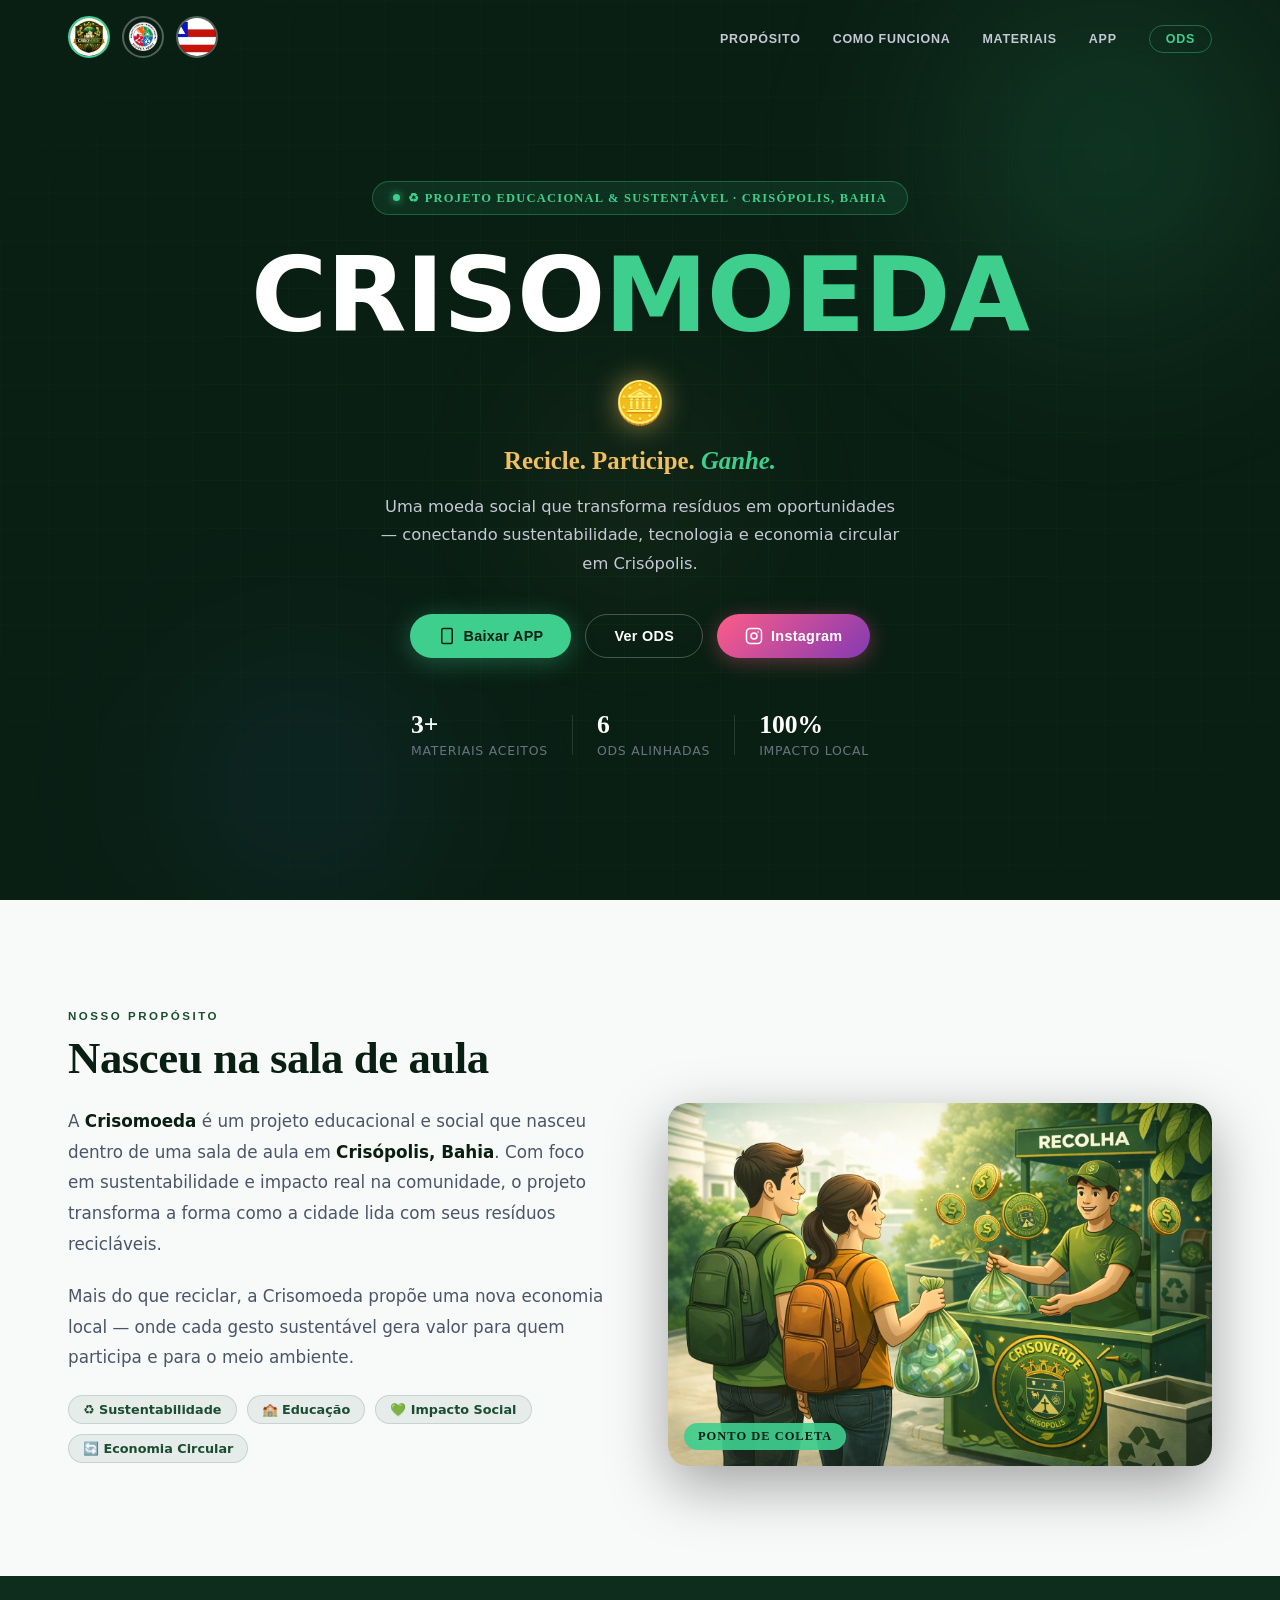
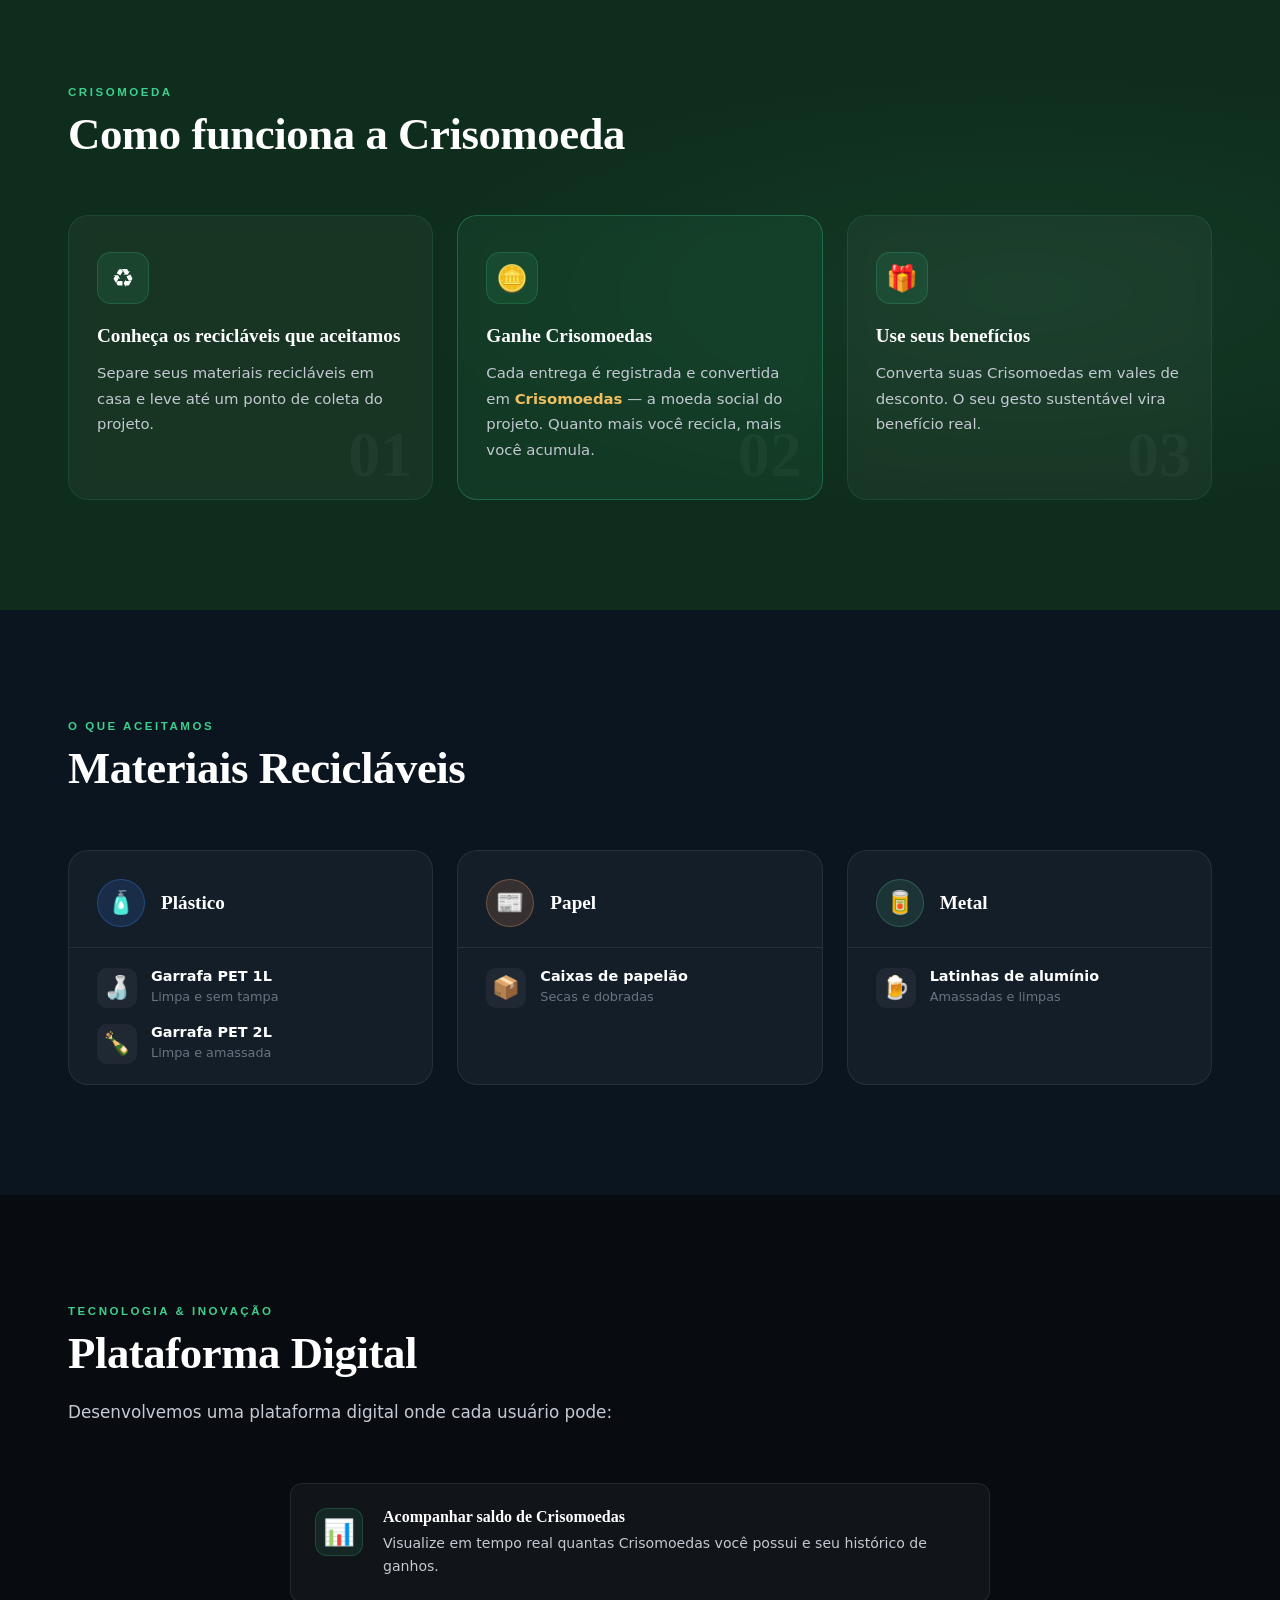
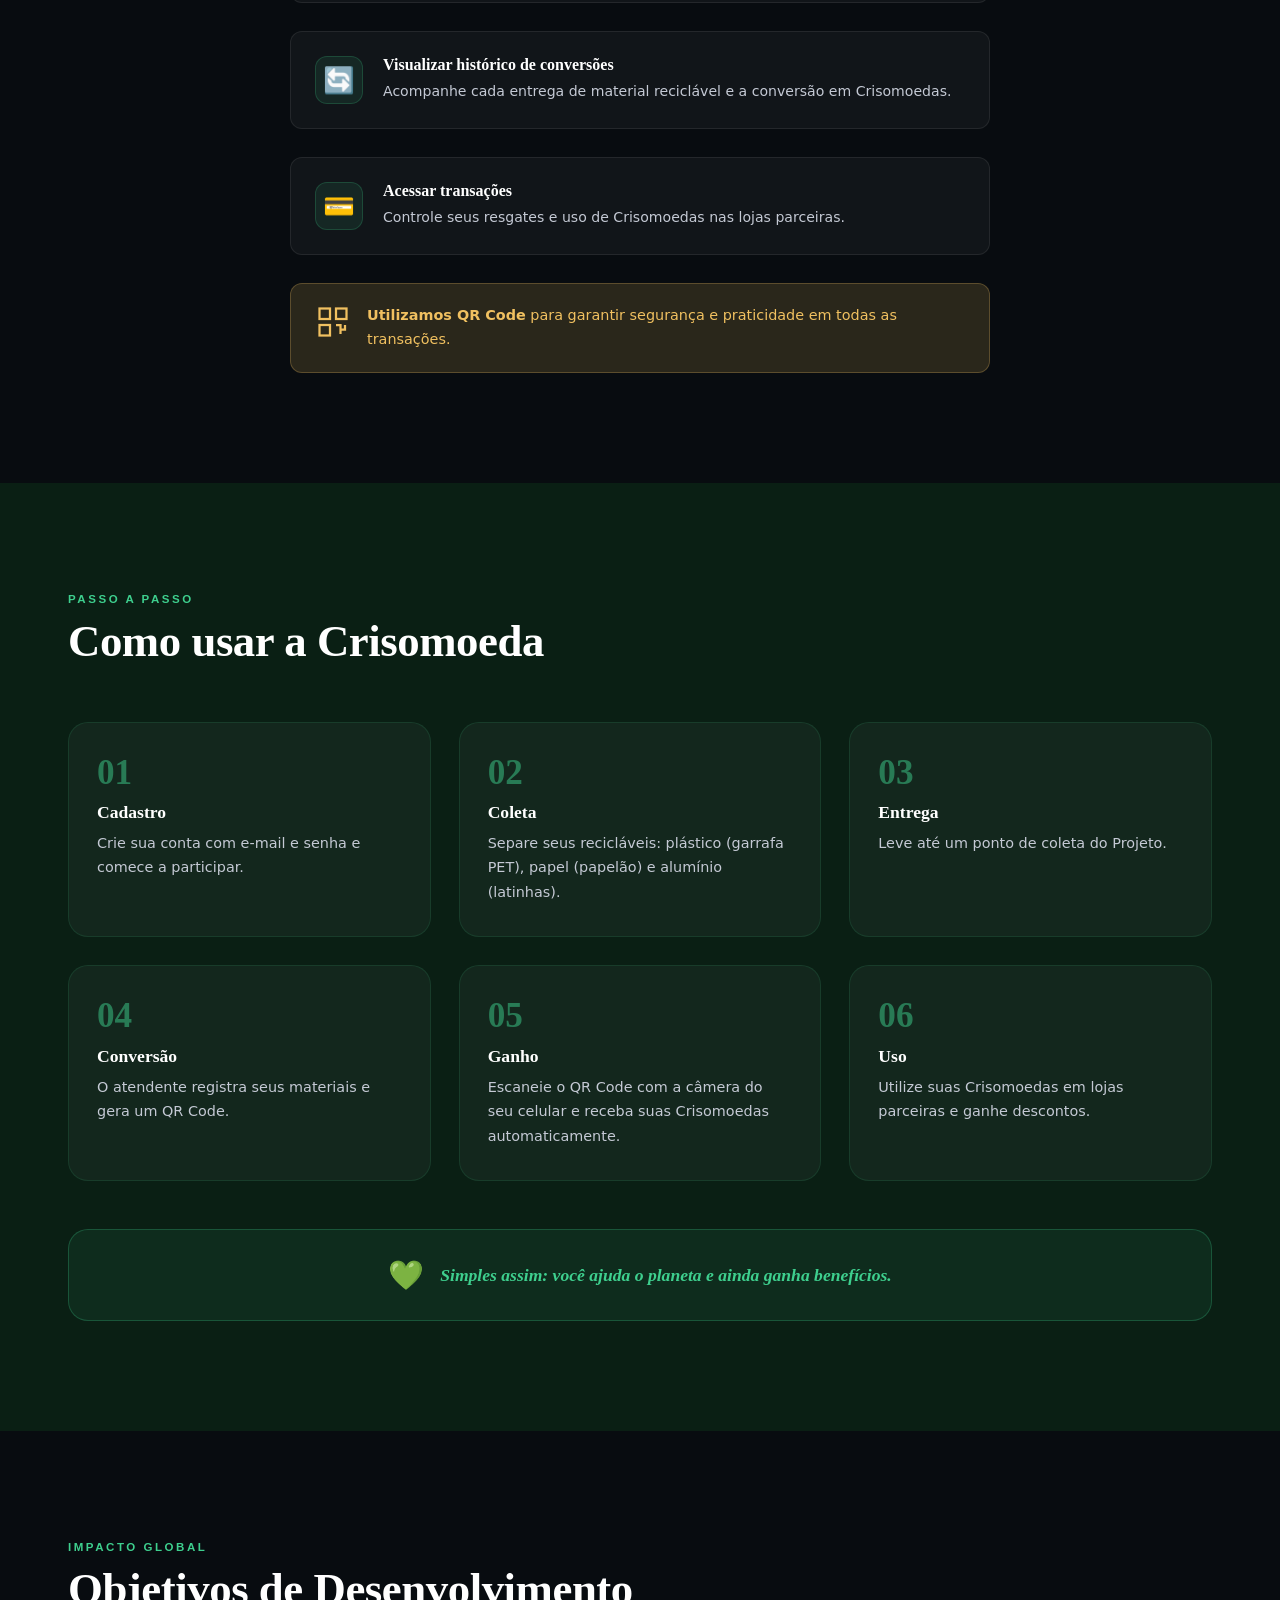
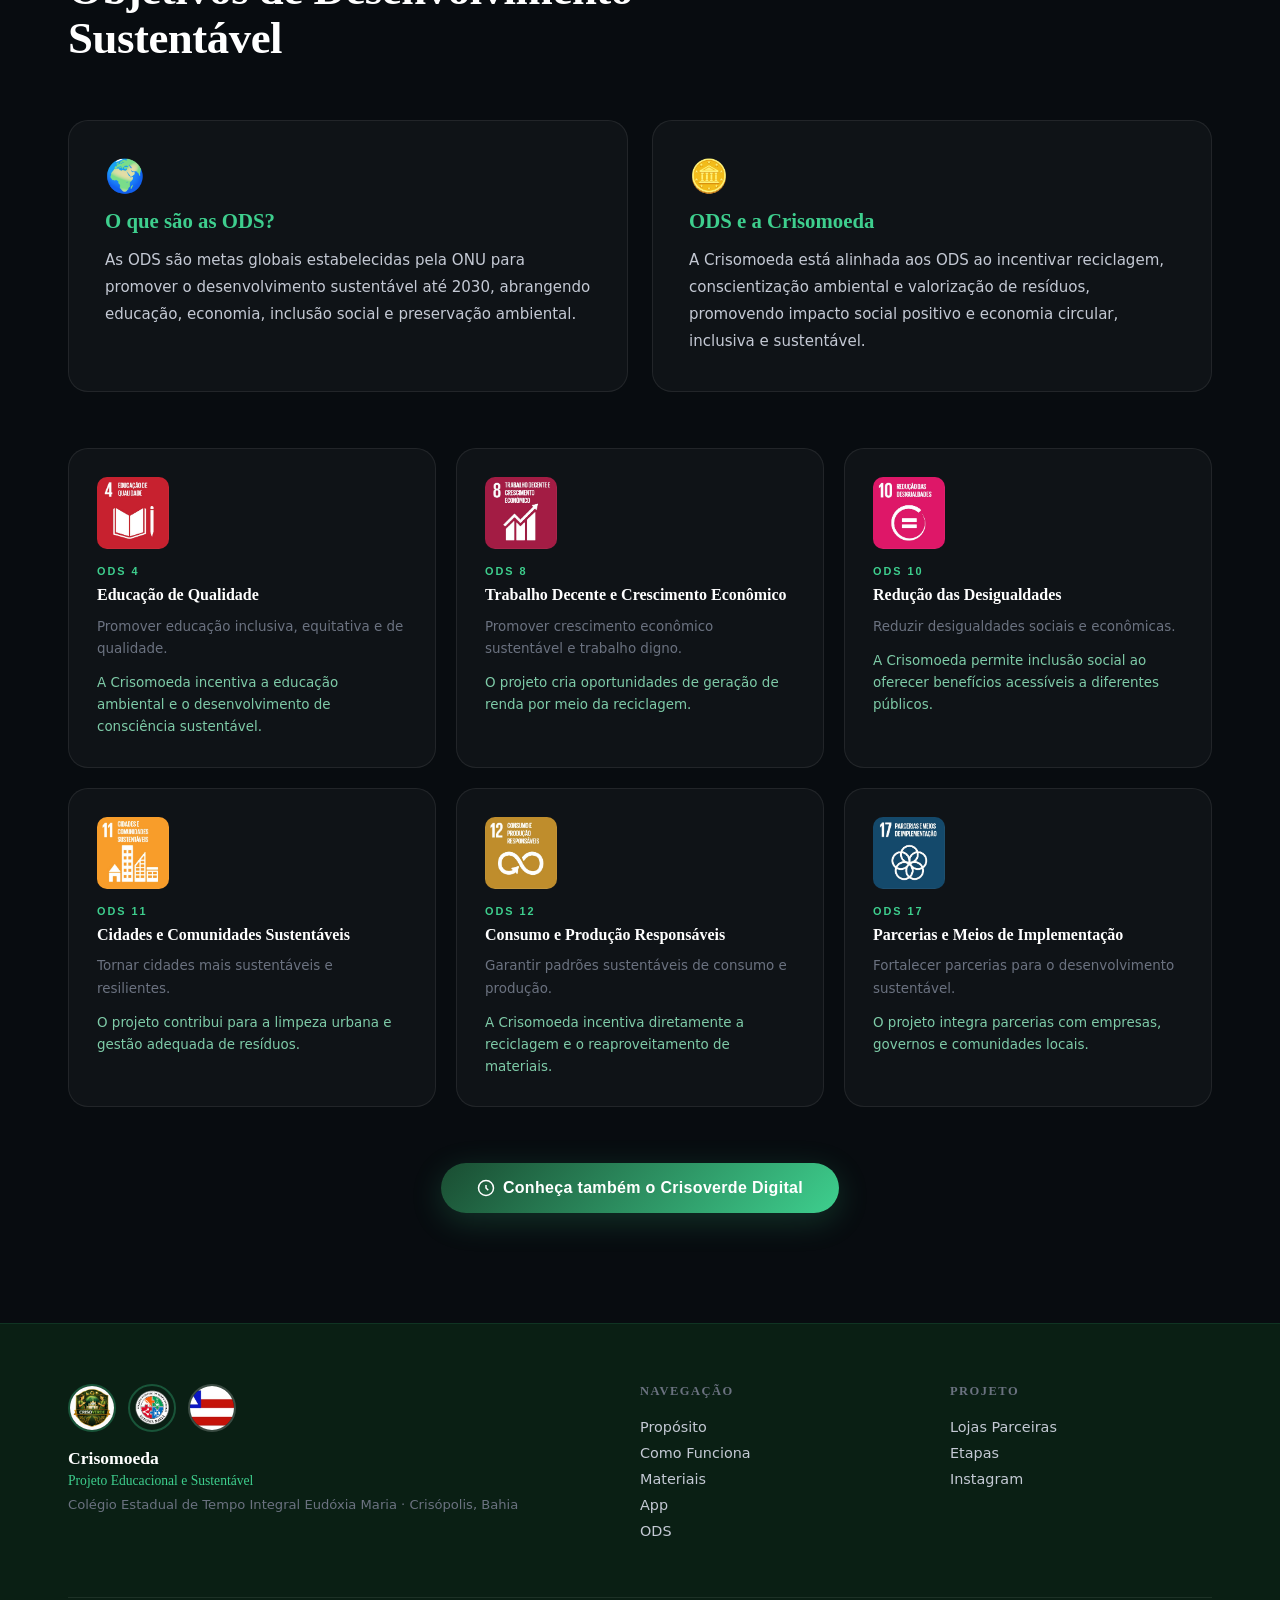
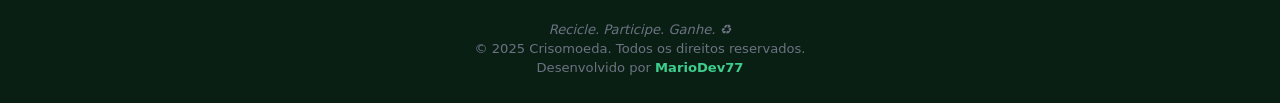
==== index (1).html @ 1cfff190 "Atualiza index.html e style.css" ====
<!DOCTYPE html>
<html lang="pt-BR">
<head>
  <meta charset="UTF-8">
  <meta name="viewport" content="width=device-width, initial-scale=1.0">
  <title>Crisomoeda — Recicle. Participe. Ganhe.</title>
  <link rel="stylesheet" href="css/style.css">
  <link href="https://fonts.googleapis.com/css2?family=Syne:wght@400;600;700;800&family=Plus+Jakarta+Sans:wght@300;400;500;600;700&display=swap" rel="stylesheet">

  <!-- SEO -->
  <meta name="description" content="Crisomoeda é o projeto de reciclagem de Crisópolis, Bahia. Recicle, ganhe Crisomoedas e transforme sua cidade. Sustentabilidade e educação ambiental.">
  <meta name="keywords" content="Crisomoeda, reciclagem Crisópolis, sustentabilidade Bahia, educação ambiental, coleta seletiva, meio ambiente Crisópolis">

  <!-- Open Graph -->
  <meta property="og:title" content="Crisomoeda — Recicle. Participe. Ganhe.">
  <meta property="og:description" content="Projeto de reciclagem de Crisópolis - BA. Recicle, ganhe Crisomoedas e transforme sua cidade.">
  <meta property="og:url" content="https://crisomoeda.netlify.app">
  <meta property="og:type" content="website">
  <style>
    /* ── Hero centralizado e sem esticar ── */
    .hero-centered {
      display: flex !important;
      flex-direction: column !important;
      align-items: center !important;
      justify-content: center !important;
      text-align: center !important;
      padding: 120px 28px 80px !important;
      max-width: 100% !important;
    }
    .hero-centered .hero-content {
      max-width: 780px;
      width: 100%;
      display: flex;
      flex-direction: column;
      align-items: center;
    }
    .hero-centered .hero-title {
      white-space: nowrap;
      font-size: clamp(2.8rem, 9vw, 6.5rem);
      line-height: 1;
    }
    .hero-centered .hero-title .criso,
    .hero-centered .hero-title .moeda {
      display: inline !important;
    }
    .hero-centered .hero-desc { text-align: center; margin: 0 auto 36px; }
    .hero-centered .hero-badge { justify-content: center; }
    .hero-centered .hero-buttons { justify-content: center; }
    .hero-centered .hero-stats { justify-content: center; }
    .hero-centered .hero-visual { display: none !important; }

    /* ── Moeda girando ── */
    .hero-coin-spin {
      font-size: 2.6rem;
      margin: 8px 0 20px;
      display: inline-block;
      animation: coinRotate 2.4s linear infinite;
      filter: drop-shadow(0 0 14px rgba(240,192,96,0.6));
    }
    .app-grid-single {
      grid-template-columns: 1fr !important;
      max-width: 700px;
      margin: 0 auto;
    }
    @keyframes coinRotate {
      0%   { transform: rotateY(0deg) scale(1); }
      25%  { transform: rotateY(90deg) scale(0.85); }
      50%  { transform: rotateY(180deg) scale(1); }
      75%  { transform: rotateY(270deg) scale(0.85); }
      100% { transform: rotateY(360deg) scale(1); }
    }
  </style>
</head>
<body>

  <!-- LOADER -->
  <div class="loader" id="loader">
    <div class="loader-inner">
      <div class="loader-coin">🪙</div>
      <div class="loader-bar"><div class="loader-fill"></div></div>
    </div>
  </div>

  <!-- NAVBAR -->
  <nav class="navbar" id="navbar">
    <div class="nav-inner">
      <div class="nav-logos">
        <img src="img/logo.jpeg" alt="Logo Crisomoeda" class="nav-logo">
        <img src="img/logo-escola.jpeg" alt="Colégio Estadual Eudóxia Maria" class="nav-logo escola-logo">
        <img src="img/bandeira-bahia.png" alt="Governo da Bahia" class="nav-logo govba-logo">
      </div>
      <ul class="nav-links">
        <li><a href="#proposito">Propósito</a></li>
        <li><a href="#como-funciona">Como Funciona</a></li>
        <li><a href="#materiais">Materiais</a></li>
        <li><a href="#app">App</a></li>
        <li><a href="#ods" class="nav-cta">ODS</a></li>
      </ul>
      <button class="nav-menu-btn" id="menuBtn" aria-label="Menu">
        <span></span><span></span><span></span>
      </button>
    </div>
    <!-- Mobile menu -->
    <div class="nav-mobile" id="navMobile">
      <ul>
        <li><a href="#proposito" class="mob-link">Propósito</a></li>
        <li><a href="#como-funciona" class="mob-link">Como Funciona</a></li>
        <li><a href="#materiais" class="mob-link">Materiais</a></li>
        <li><a href="#app" class="mob-link">App</a></li>
        <li><a href="#ods" class="mob-link">ODS</a></li>
      </ul>
    </div>
  </nav>

  <!-- HERO -->
  <section class="hero hero-centered" id="inicio">
    <div class="hero-grid-bg"></div>
    <div class="hero-orbs">
      <div class="orb orb1"></div>
      <div class="orb orb2"></div>
      <div class="orb orb3"></div>
    </div>
    <div class="hero-content">
      <div class="hero-badge reveal-hero">
        <span class="badge-dot"></span>
        ♻ Projeto Educacional &amp; Sustentável · Crisópolis, Bahia
      </div>
      <h1 class="hero-title reveal-hero delay-1">
        <span class="criso">CRISO</span><span class="moeda">MOEDA</span>
      </h1>
      <div class="hero-coin-spin reveal-hero delay-2">🪙</div>
      <p class="hero-tagline reveal-hero delay-2">Recicle. Participe. <em>Ganhe.</em></p>
      <p class="hero-desc reveal-hero delay-3">
        Uma moeda social que transforma resíduos em oportunidades — conectando 
        sustentabilidade, tecnologia e economia circular em Crisópolis.
      </p>
      <div class="hero-buttons reveal-hero delay-4">
        <a href="#app" class="btn btn-primary">
          <svg width="18" height="18" viewBox="0 0 24 24" fill="none" stroke="currentColor" stroke-width="2"><rect x="5" y="2" width="14" height="20" rx="2"/><line x1="12" y1="18" x2="12" y2="18"/></svg>
          Baixar APP
        </a>
        <a href="#ods" class="btn btn-outline">Ver ODS</a>
        <a href="https://www.instagram.com/crisoverde" target="_blank" rel="noopener" class="btn btn-instagram">
          <svg width="18" height="18" viewBox="0 0 24 24" fill="none" stroke="currentColor" stroke-width="2"><rect x="2" y="2" width="20" height="20" rx="5"/><circle cx="12" cy="12" r="4"/><circle cx="17.5" cy="6.5" r="1" fill="currentColor" stroke="none"/></svg>
          Instagram
        </a>
      </div>
      <div class="hero-stats reveal-hero delay-5">
        <div class="stat">
          <span class="stat-num">3+</span>
          <span class="stat-label">Materiais aceitos</span>
        </div>
        <div class="stat-divider"></div>
        <div class="stat">
          <span class="stat-num">6</span>
          <span class="stat-label">ODS alinhadas</span>
        </div>
        <div class="stat-divider"></div>
        <div class="stat">
          <span class="stat-num">100%</span>
          <span class="stat-label">Impacto local</span>
        </div>
      </div>
    </div>
    <div class="hero-visual reveal-hero delay-3">
      <div class="phone-mockup">
        <div class="phone-screen">
          <div class="app-header">
            <span class="app-hello">Olá, Usuário 👋</span>
            <div class="app-notif">🔔</div>
          </div>
          <div class="app-balance">
            <span class="balance-label">Saldo de Crisomoedas</span>
            <span class="balance-num">🪙 240</span>
            <span class="balance-sub">+18 esta semana</span>
          </div>
          <div class="app-actions">
            <div class="app-action-btn">♻ Reciclar</div>
            <div class="app-action-btn highlight">🎁 Resgatar</div>
          </div>
          <div class="app-history">
            <span class="history-title">Histórico</span>
            <div class="history-item"><span>Plástico PET</span><span class="green">+12 🪙</span></div>
            <div class="history-item"><span>Papelão</span><span class="green">+8 🪙</span></div>
            <div class="history-item"><span>Latinha</span><span class="green">+6 🪙</span></div>
          </div>
        </div>
      </div>
    </div>
  </section>

  <!-- PROPÓSITO -->
  <section class="proposito" id="proposito">
    <div class="container">
      <div class="section-label reveal">Nosso Propósito</div>
      <h2 class="section-title reveal">Nasceu na sala de aula</h2>
      <div class="proposito-grid">
        <div class="proposito-text reveal">
          <p>
            A <strong>Crisomoeda</strong> é um projeto educacional e social que nasceu dentro de uma sala de aula em 
            <strong>Crisópolis, Bahia</strong>. Com foco em sustentabilidade e impacto real na comunidade, o projeto 
            transforma a forma como a cidade lida com seus resíduos recicláveis.
          </p>
          <p>
            Mais do que reciclar, a Crisomoeda propõe uma nova economia local — onde cada gesto sustentável 
            gera valor para quem participa e para o meio ambiente.
          </p>
          <div class="proposito-tags">
            <span class="ptag">♻ Sustentabilidade</span>
            <span class="ptag">🏫 Educação</span>
            <span class="ptag">💚 Impacto Social</span>
            <span class="ptag">🔄 Economia Circular</span>
          </div>
        </div>
        <div class="recolha-img-wrapper reveal delay-1">
          <img src="img/recolha.jpeg" alt="Ponto de Recolha Crisomoeda" class="recolha-img">
          <div class="img-badge">Ponto de Coleta</div>
        </div>
      </div>
    </div>
  </section>

  <!-- COMO FUNCIONA -->
  <section class="como-funciona" id="como-funciona">
    <div class="container">
      <div class="section-label light reveal">Crisomoeda</div>
      <h2 class="section-title light reveal">Como funciona a Crisomoeda</h2>
      <div class="cards-grid">
        <div class="card reveal">
          <div class="card-icon-wrap"><span class="card-icon">♻</span></div>
          <h3>Conheça os recicláveis que aceitamos</h3>
          <p>Separe seus materiais recicláveis em casa e leve até um ponto de coleta do projeto.</p>
          <span class="card-num">01</span>
        </div>
        <div class="card card-highlight reveal delay-1">
          <div class="card-icon-wrap"><span class="card-icon">🪙</span></div>
          <h3>Ganhe Crisomoedas</h3>
          <p>Cada entrega é registrada e convertida em <strong>Crisomoedas</strong> — a moeda social do projeto. Quanto mais você recicla, mais você acumula.</p>
          <span class="card-num">02</span>
        </div>
        <div class="card reveal delay-2">
          <div class="card-icon-wrap"><span class="card-icon">🎁</span></div>
          <h3>Use seus benefícios</h3>
          <p>Converta suas Crisomoedas em vales de desconto. O seu gesto sustentável vira benefício real.</p>
          <span class="card-num">03</span>
        </div>
      </div>
    </div>
  </section>

  <!-- MATERIAIS -->
  <section class="materiais" id="materiais">
    <div class="container">
      <div class="section-label reveal">O que aceitamos</div>
      <h2 class="section-title reveal">Materiais Recicláveis</h2>
      <div class="materiais-grid">

        <div class="material-card reveal">
          <div class="mat-header">
            <div class="mat-icon-circle" style="--mc:#3a86ff">🧴</div>
            <h4>Plástico</h4>
          </div>
          <ul class="mat-list">
            <li>
              <div class="mat-item-icon">🍶</div>
              <div>
                <strong>Garrafa PET 1L</strong>
                <span>Limpa e sem tampa</span>
              </div>
            </li>
            <li>
              <div class="mat-item-icon">🍾</div>
              <div>
                <strong>Garrafa PET 2L</strong>
                <span>Limpa e amassada</span>
              </div>
            </li>
          </ul>
        </div>

        <div class="material-card reveal delay-1">
          <div class="mat-header">
            <div class="mat-icon-circle" style="--mc:#f4a261">📰</div>
            <h4>Papel</h4>
          </div>
          <ul class="mat-list">
            <li>
              <div class="mat-item-icon">📦</div>
              <div>
                <strong>Caixas de papelão</strong>
                <span>Secas e dobradas</span>
              </div>
            </li>
          </ul>
        </div>

        <div class="material-card reveal delay-2">
          <div class="mat-header">
            <div class="mat-icon-circle" style="--mc:#52b788">🥫</div>
            <h4>Metal</h4>
          </div>
          <ul class="mat-list">
            <li>
              <div class="mat-item-icon">🍺</div>
              <div>
                <strong>Latinhas de alumínio</strong>
                <span>Amassadas e limpas</span>
              </div>
            </li>
          </ul>
        </div>

      </div>
    </div>
  </section>

  <!-- APP SECTION -->
  <section class="app-section" id="app">
    <div class="container">
      <div class="section-label reveal">Tecnologia &amp; Inovação</div>
      <h2 class="section-title reveal">Plataforma Digital</h2>
      <p class="section-subtitle reveal">Desenvolvemos uma plataforma digital onde cada usuário pode:</p>
      <div class="app-grid app-grid-single">
        <div class="app-features reveal">
          <div class="app-feature">
            <div class="feat-icon">📊</div>
            <div>
              <h4>Acompanhar saldo de Crisomoedas</h4>
              <p>Visualize em tempo real quantas Crisomoedas você possui e seu histórico de ganhos.</p>
            </div>
          </div>
          <div class="app-feature">
            <div class="feat-icon">🔄</div>
            <div>
              <h4>Visualizar histórico de conversões</h4>
              <p>Acompanhe cada entrega de material reciclável e a conversão em Crisomoedas.</p>
            </div>
          </div>
          <div class="app-feature">
            <div class="feat-icon">💳</div>
            <div>
              <h4>Acessar transações</h4>
              <p>Controle seus resgates e uso de Crisomoedas nas lojas parceiras.</p>
            </div>
          </div>
          <div class="qr-highlight">
            <div class="qr-icon">
              <svg width="36" height="36" viewBox="0 0 24 24" fill="none" stroke="currentColor" stroke-width="1.5"><rect x="3" y="3" width="7" height="7"/><rect x="14" y="3" width="7" height="7"/><rect x="3" y="14" width="7" height="7"/><path d="M14 14h3v3h3v-3M17 17v3"/></svg>
            </div>
            <p><strong>Utilizamos QR Code</strong> para garantir segurança e praticidade em todas as transações.</p>
          </div>
        </div>
      </div>
    </div>
  </section>

  <!-- ETAPAS / TIMELINE -->
  <section class="etapas" id="etapas">
    <div class="container">
      <div class="section-label light reveal">Passo a Passo</div>
      <h2 class="section-title light reveal">Como usar a Crisomoeda</h2>
      <div class="timeline">

        <div class="tl-item reveal">
          <div class="tl-num">01</div>
          <div class="tl-content">
            <h4>Cadastro</h4>
            <p>Crie sua conta com e-mail e senha e comece a participar.</p>
          </div>
        </div>

        <div class="tl-item reveal delay-1">
          <div class="tl-num">02</div>
          <div class="tl-content">
            <h4>Coleta</h4>
            <p>Separe seus recicláveis: plástico (garrafa PET), papel (papelão) e alumínio (latinhas).</p>
          </div>
        </div>

        <div class="tl-item reveal delay-2">
          <div class="tl-num">03</div>
          <div class="tl-content">
            <h4>Entrega</h4>
            <p>Leve até um ponto de coleta do Projeto.</p>
          </div>
        </div>

        <div class="tl-item reveal delay-1">
          <div class="tl-num">04</div>
          <div class="tl-content">
            <h4>Conversão</h4>
            <p>O atendente registra seus materiais e gera um QR Code.</p>
          </div>
        </div>

        <div class="tl-item reveal delay-2">
          <div class="tl-num">05</div>
          <div class="tl-content">
            <h4>Ganho</h4>
            <p>Escaneie o QR Code com a câmera do seu celular e receba suas Crisomoedas automaticamente.</p>
          </div>
        </div>

        <div class="tl-item reveal delay-3">
          <div class="tl-num">06</div>
          <div class="tl-content">
            <h4>Uso</h4>
            <p>Utilize suas Crisomoedas em lojas parceiras e ganhe descontos.</p>
          </div>
        </div>

      </div>
      <div class="tl-final reveal">
        <span>💚</span>
        <p>Simples assim: você ajuda o planeta e ainda ganha benefícios.</p>
      </div>
    </div>
  </section>

  <!-- ODS SECTION -->
  <section class="ods-section" id="ods">
    <div class="container">
      <div class="ods-top reveal">
        <div class="section-label light">Impacto Global</div>
        <h2 class="section-title light">Objetivos de Desenvolvimento Sustentável</h2>
      </div>

      <div class="ods-intro-grid">
        <div class="ods-intro-card reveal">
          <div class="ods-intro-icon">🌍</div>
          <h3>O que são as ODS?</h3>
          <p>As ODS são metas globais estabelecidas pela ONU para promover o desenvolvimento sustentável até 2030, abrangendo educação, economia, inclusão social e preservação ambiental.</p>
        </div>
        <div class="ods-intro-card reveal delay-1">
          <div class="ods-intro-icon">🪙</div>
          <h3>ODS e a Crisomoeda</h3>
          <p>A Crisomoeda está alinhada aos ODS ao incentivar reciclagem, conscientização ambiental e valorização de resíduos, promovendo impacto social positivo e economia circular, inclusiva e sustentável.</p>
        </div>
      </div>

      <div class="ods-grid">
        <div class="ods-card reveal" style="--ods-color:#E5243B">
          <img src="img/ods4.jpeg" alt="ODS 4" class="ods-img">
          <div class="ods-num">ODS 4</div>
          <h4>Educação de Qualidade</h4>
          <p class="ods-desc">Promover educação inclusiva, equitativa e de qualidade.</p>
          <p class="ods-rel">A Crisomoeda incentiva a educação ambiental e o desenvolvimento de consciência sustentável.</p>
        </div>
        <div class="ods-card reveal delay-1" style="--ods-color:#A21942">
          <img src="img/ods8.jpeg" alt="ODS 8" class="ods-img">
          <div class="ods-num">ODS 8</div>
          <h4>Trabalho Decente e Crescimento Econômico</h4>
          <p class="ods-desc">Promover crescimento econômico sustentável e trabalho digno.</p>
          <p class="ods-rel">O projeto cria oportunidades de geração de renda por meio da reciclagem.</p>
        </div>
        <div class="ods-card reveal delay-2" style="--ods-color:#DD1367">
          <img src="img/ods10.jpeg" alt="ODS 10" class="ods-img">
          <div class="ods-num">ODS 10</div>
          <h4>Redução das Desigualdades</h4>
          <p class="ods-desc">Reduzir desigualdades sociais e econômicas.</p>
          <p class="ods-rel">A Crisomoeda permite inclusão social ao oferecer benefícios acessíveis a diferentes públicos.</p>
        </div>
        <div class="ods-card reveal" style="--ods-color:#FD9D24">
          <img src="img/ods11.jpeg" alt="ODS 11" class="ods-img">
          <div class="ods-num">ODS 11</div>
          <h4>Cidades e Comunidades Sustentáveis</h4>
          <p class="ods-desc">Tornar cidades mais sustentáveis e resilientes.</p>
          <p class="ods-rel">O projeto contribui para a limpeza urbana e gestão adequada de resíduos.</p>
        </div>
        <div class="ods-card reveal delay-1" style="--ods-color:#BF8B2E">
          <img src="img/ods12.jpeg" alt="ODS 12" class="ods-img">
          <div class="ods-num">ODS 12</div>
          <h4>Consumo e Produção Responsáveis</h4>
          <p class="ods-desc">Garantir padrões sustentáveis de consumo e produção.</p>
          <p class="ods-rel">A Crisomoeda incentiva diretamente a reciclagem e o reaproveitamento de materiais.</p>
        </div>
        <div class="ods-card reveal delay-2" style="--ods-color:#19486A">
          <img src="img/ods17.jpeg" alt="ODS 17" class="ods-img">
          <div class="ods-num">ODS 17</div>
          <h4>Parcerias e Meios de Implementação</h4>
          <p class="ods-desc">Fortalecer parcerias para o desenvolvimento sustentável.</p>
          <p class="ods-rel">O projeto integra parcerias com empresas, governos e comunidades locais.</p>
        </div>
      </div>

      <div class="ods-cta reveal">
        <a href="#" class="btn btn-crisodigital">
          <svg width="18" height="18" viewBox="0 0 24 24" fill="none" stroke="currentColor" stroke-width="2"><circle cx="12" cy="12" r="10"/><path d="M12 8v4l3 3"/></svg>
          Conheça também o Crisoverde Digital
        </a>
      </div>
    </div>
  </section>

  <!-- FOOTER -->
  <footer class="footer">
    <div class="container">
      <div class="footer-inner">
        <div class="footer-brand">
          <div class="footer-logos">
            <img src="img/logo.jpeg" alt="Logo Crisomoeda" class="footer-logo">
            <img src="img/logo-escola.jpeg" alt="Colégio Estadual Eudóxia Maria" class="footer-logo">
            <img src="img/bandeira-bahia.png" alt="Governo da Bahia" class="footer-logo govba-footer">
          </div>
          <p class="footer-name"><strong>Crisomoeda</strong></p>
          <p class="footer-sub">Projeto Educacional e Sustentável</p>
          <p class="footer-escola">Colégio Estadual de Tempo Integral Eudóxia Maria · Crisópolis, Bahia</p>
        </div>
        <div class="footer-links-col">
          <h5>Navegação</h5>
          <a href="#proposito">Propósito</a>
          <a href="#como-funciona">Como Funciona</a>
          <a href="#materiais">Materiais</a>
          <a href="#app">App</a>
          <a href="#ods">ODS</a>
        </div>
        <div class="footer-links-col">
          <h5>Projeto</h5>
          <a href="#parceiros">Lojas Parceiras</a>
          <a href="#etapas">Etapas</a>
          <a href="https://www.instagram.com/crisoverde" target="_blank" rel="noopener">Instagram</a>
        </div>
      </div>
      <div class="footer-bottom">
        <p class="footer-tag">Recicle. Participe. Ganhe. ♻</p>
        <p>© 2025 Crisomoeda. Todos os direitos reservados.</p>
        <p class="footer-dev">
          Desenvolvido por 
          <a href="https://github.com/MarioDev77" target="_blank" rel="noopener" class="footer-dev-link">MarioDev77</a>
        </p>
      </div>
    </div>
  </footer>

  <script>
    // Loader
    window.addEventListener('load', () => {
      const loader = document.getElementById('loader');
      setTimeout(() => loader.classList.add('hidden'), 800);
    });

    // Navbar scroll
    const navbar = document.getElementById('navbar');
    window.addEventListener('scroll', () => {
      navbar.classList.toggle('scrolled', window.scrollY > 60);
    });

    // Mobile menu
    const menuBtn = document.getElementById('menuBtn');
    const navMobile = document.getElementById('navMobile');
    menuBtn.addEventListener('click', () => {
      menuBtn.classList.toggle('open');
      navMobile.classList.toggle('open');
    });
    document.querySelectorAll('.mob-link').forEach(l => {
      l.addEventListener('click', () => {
        menuBtn.classList.remove('open');
        navMobile.classList.remove('open');
      });
    });

    // Reveal on scroll
    const reveals = document.querySelectorAll('.reveal, .reveal-hero');
    const observer = new IntersectionObserver((entries) => {
      entries.forEach(e => {
        if (e.isIntersecting) e.target.classList.add('visible');
      });
    }, { threshold: 0.12 });
    reveals.forEach(r => observer.observe(r));

    // Hero reveals immediately
    document.querySelectorAll('.reveal-hero').forEach(el => {
      setTimeout(() => el.classList.add('visible'), 100);
    });
  </script>
</body>
</html>
---- css/style.css ----
/* ===========================
   CRISOMOEDA — style.css
   Ultra-modern fintech/sustainability aesthetic
   Paleta: preto profundo, verde esmeralda, dourado, branco
=========================== */



:root {
  /* Colors */
  --green-deep:    #0a1f14;
  --green-dark:    #0f2d1c;
  --green-mid:     #1a4d32;
  --green-bright:  #3ecf8e;
  --green-glow:    rgba(62,207,142,0.25);
  --gold:          #f0c060;
  --gold-soft:     rgba(240,192,96,0.15);
  --black:         #080c10;
  --dark:          #0d1117;
  --dark-card:     rgba(255,255,255,0.04);
  --dark-border:   rgba(255,255,255,0.08);
  --gray-mid:      #6b7280;
  --gray-light:    #c4c9d4;
  --white:         #ffffff;
  --cream:         #f8faf9;
  --blue-accent:   #3a86ff;
  --orange-accent: #f4a261;

  /* Fonts */
  --font-display: 'Playfair Display', Georgia, serif;
  --font-body:    'Inter', system-ui, sans-serif;

  --radius: 20px;
  --radius-sm: 12px;
  --shadow: 0 20px 60px rgba(0,0,0,0.35);
  --shadow-green: 0 8px 32px rgba(62,207,142,0.2);
  --glow: 0 0 40px rgba(62,207,142,0.15);
}

/* RESET */
*, *::before, *::after { box-sizing: border-box; margin: 0; padding: 0; }
html { scroll-behavior: smooth; font-size: 16px; }
body {
  font-family: var(--font-body);
  background: var(--dark);
  color: var(--white);
  overflow-x: hidden;
  -webkit-font-smoothing: antialiased;
}
img { max-width: 100%; display: block; }
a { text-decoration: none; color: inherit; }

/* CONTAINER */
.container { max-width: 1200px; margin: 0 auto; padding: 0 28px; }

/* ===========================
   LOADER
=========================== */
.loader {
  position: fixed; inset: 0; z-index: 9999;
  background: var(--dark);
  display: flex; align-items: center; justify-content: center;
  transition: opacity 0.5s ease, visibility 0.5s ease;
}
.loader.hidden { opacity: 0; visibility: hidden; pointer-events: none; }
.loader-inner { text-align: center; }
.loader-coin { font-size: 3rem; animation: coinSpin 0.8s ease infinite alternate; margin-bottom: 20px; }
@keyframes coinSpin {
  from { transform: rotateY(0deg) scale(1); }
  to   { transform: rotateY(45deg) scale(1.2); }
}
.loader-bar {
  width: 160px; height: 3px; background: rgba(255,255,255,0.1);
  border-radius: 2px; overflow: hidden;
}
.loader-fill {
  height: 100%; width: 0; background: var(--green-bright);
  animation: loadFill 0.7s ease forwards;
}
@keyframes loadFill { to { width: 100%; } }

/* ===========================
   NAVBAR
=========================== */
.navbar {
  position: fixed; top: 0; left: 0; right: 0; z-index: 100;
  transition: background 0.3s, border-color 0.3s, box-shadow 0.3s;
  padding: 0;
}
.navbar.scrolled {
  background: rgba(8, 12, 16, 0.95);
  backdrop-filter: blur(20px) saturate(1.5);
  border-bottom: 1px solid rgba(62,207,142,0.15);
  box-shadow: 0 4px 30px rgba(0,0,0,0.4);
}
.nav-inner {
  max-width: 1200px; margin: 0 auto; padding: 16px 28px;
  display: flex; align-items: center; justify-content: space-between;
}
.nav-logos { display: flex; align-items: center; gap: 12px; }
.nav-logo {
  height: 42px; width: 42px; object-fit: cover;
  border-radius: 50%; border: 2px solid var(--green-bright);
  transition: transform 0.2s;
}
.nav-logo:hover { transform: scale(1.05); }
.escola-logo { border-color: rgba(255,255,255,0.3); }
.govba-logo  { border-color: rgba(255,255,255,0.3); }
.nav-links { display: flex; gap: 32px; list-style: none; }
.nav-links a {
  font-family: var(--font-display);
  font-size: 0.82rem; font-weight: 600; letter-spacing: 0.08em;
  text-transform: uppercase; color: var(--gray-light);
  transition: color 0.2s; position: relative;
}
.nav-links a::after {
  content: ''; position: absolute; bottom: -4px; left: 0; right: 0;
  height: 1px; background: var(--green-bright);
  transform: scaleX(0); transition: transform 0.25s;
}
.nav-links a:hover { color: var(--white); }
.nav-links a:hover::after { transform: scaleX(1); }
.nav-cta {
  color: var(--green-bright) !important;
  border: 1px solid rgba(62,207,142,0.4);
  padding: 6px 16px; border-radius: 20px;
}
.nav-cta:hover { background: var(--green-glow); }
.nav-menu-btn {
  display: none; flex-direction: column; gap: 5px;
  background: none; border: none; cursor: pointer; padding: 4px;
}
.nav-menu-btn span {
  display: block; height: 2px; width: 24px;
  background: var(--white); border-radius: 2px;
  transition: all 0.3s;
}
.nav-menu-btn.open span:nth-child(1) { transform: translateY(7px) rotate(45deg); }
.nav-menu-btn.open span:nth-child(2) { opacity: 0; }
.nav-menu-btn.open span:nth-child(3) { transform: translateY(-7px) rotate(-45deg); }

.nav-mobile {
  display: none;
  background: rgba(8,12,16,0.98);
  backdrop-filter: blur(20px);
  border-top: 1px solid rgba(62,207,142,0.15);
  max-height: 0; overflow: hidden; transition: max-height 0.35s ease;
}
.nav-mobile.open { max-height: 400px; }
.nav-mobile ul { list-style: none; padding: 16px 28px 24px; }
.nav-mobile ul li { border-bottom: 1px solid rgba(255,255,255,0.06); }
.nav-mobile ul li a {
  display: block; padding: 14px 0;
  font-family: var(--font-display); font-weight: 600;
  font-size: 1rem; color: var(--gray-light);
  transition: color 0.2s;
}
.nav-mobile ul li a:hover { color: var(--green-bright); }

/* ===========================
   ANIMATIONS
=========================== */
@keyframes fadeDown {
  from { opacity: 0; transform: translateY(-24px); }
  to   { opacity: 1; transform: translateY(0); }
}
@keyframes fadeUp {
  from { opacity: 0; transform: translateY(36px); }
  to   { opacity: 1; transform: translateY(0); }
}
@keyframes fadeIn {
  from { opacity: 0; }
  to   { opacity: 1; }
}
@keyframes float {
  0%, 100% { transform: translateY(0px); }
  50%       { transform: translateY(-12px); }
}
@keyframes orbPulse {
  0%, 100% { opacity: 0.4; transform: scale(1); }
  50%       { opacity: 0.7; transform: scale(1.08); }
}
@keyframes shimmer {
  from { background-position: -400px 0; }
  to   { background-position: 400px 0; }
}

/* Scroll reveal */
.reveal {
  opacity: 0; transform: translateY(36px);
  transition: opacity 0.7s ease, transform 0.7s ease;
}
.reveal.visible { opacity: 1; transform: translateY(0); }
.reveal-hero {
  opacity: 0; transform: translateY(24px);
  transition: opacity 0.8s ease, transform 0.8s ease;
}
.reveal-hero.visible { opacity: 1; transform: translateY(0); }
.delay-1 { transition-delay: 0.12s; }
.delay-2 { transition-delay: 0.24s; }
.delay-3 { transition-delay: 0.36s; }
.delay-4 { transition-delay: 0.48s; }
.delay-5 { transition-delay: 0.60s; }

/* ===========================
   HERO
=========================== */
.hero {
  min-height: 100vh;
  display: grid;
  grid-template-columns: 1fr 1fr;
  align-items: center;
  gap: 60px;
  background: var(--green-deep);
  position: relative; overflow: hidden;
  padding: 120px 28px 80px;
  max-width: 100%;
}

.hero-grid-bg {
  position: absolute; inset: 0;
  background-image:
    linear-gradient(rgba(62,207,142,0.04) 1px, transparent 1px),
    linear-gradient(90deg, rgba(62,207,142,0.04) 1px, transparent 1px);
  background-size: 48px 48px;
  mask-image: radial-gradient(ellipse 80% 80% at 50% 50%, black, transparent);
}
.hero-orbs { position: absolute; inset: 0; pointer-events: none; }
.orb {
  position: absolute; border-radius: 50%;
  filter: blur(80px); animation: orbPulse 6s ease infinite;
}
.orb1 {
  width: 500px; height: 500px;
  background: radial-gradient(circle, rgba(62,207,142,0.18), transparent 70%);
  top: -100px; right: -80px;
}
.orb2 {
  width: 350px; height: 350px;
  background: radial-gradient(circle, rgba(58,134,255,0.12), transparent 70%);
  bottom: -60px; left: 10%;
  animation-delay: 2s;
}
.orb3 {
  width: 250px; height: 250px;
  background: radial-gradient(circle, rgba(240,192,96,0.1), transparent 70%);
  top: 40%; left: 40%;
  animation-delay: 4s;
}

.hero-content { position: relative; z-index: 2; max-width: 620px; }
.hero-badge {
  display: inline-flex; align-items: center; gap: 8px;
  background: rgba(62,207,142,0.1);
  border: 1px solid rgba(62,207,142,0.3);
  color: var(--green-bright);
  font-family: var(--font-display);
  font-size: 0.78rem; font-weight: 700; letter-spacing: 0.1em; text-transform: uppercase;
  padding: 8px 20px; border-radius: 40px; margin-bottom: 28px;
}
.badge-dot {
  width: 7px; height: 7px; border-radius: 50%;
  background: var(--green-bright);
  box-shadow: 0 0 8px var(--green-bright);
  animation: pulse 2s ease infinite;
}
@keyframes pulse {
  0%, 100% { box-shadow: 0 0 8px var(--green-bright); }
  50% { box-shadow: 0 0 16px var(--green-bright), 0 0 30px var(--green-bright); }
}

.hero-title {
  font-family: var(--font-display);
  font-size: clamp(3.8rem, 9vw, 7.5rem);
  font-weight: 800; line-height: 0.92; letter-spacing: -0.03em;
  margin-bottom: 22px;
}
.criso  { color: var(--white); }
.moeda  { color: var(--green-bright); display: block; }

.hero-tagline {
  font-family: var(--font-display);
  font-size: clamp(1.1rem, 2.2vw, 1.55rem);
  color: var(--gold); margin-bottom: 18px; font-weight: 700;
}
.hero-tagline em { font-style: italic; color: var(--green-bright); }

.hero-desc {
  max-width: 520px; color: var(--gray-light);
  font-size: 1.02rem; line-height: 1.75; margin-bottom: 36px;
}

.hero-buttons { display: flex; gap: 14px; flex-wrap: wrap; margin-bottom: 52px; }

/* BUTTONS */
.btn {
  display: inline-flex; align-items: center; gap: 8px;
  padding: 13px 28px; border-radius: 50px;
  font-family: var(--font-display);
  font-size: 0.9rem; font-weight: 700; letter-spacing: 0.04em;
  transition: all 0.25s; cursor: pointer; border: none;
}
.btn-primary {
  background: var(--green-bright);
  color: var(--green-deep);
  box-shadow: 0 4px 24px rgba(62,207,142,0.35);
}
.btn-primary:hover {
  transform: translateY(-3px);
  box-shadow: 0 10px 36px rgba(62,207,142,0.5);
  background: #5ddaa0;
}
.btn-outline {
  border: 1.5px solid rgba(255,255,255,0.25);
  color: var(--white); background: transparent;
}
.btn-outline:hover {
  border-color: var(--green-bright);
  color: var(--green-bright);
  transform: translateY(-2px);
}
.btn-instagram {
  background: linear-gradient(135deg, #fd5c87, #833ab4);
  color: var(--white);
  box-shadow: 0 4px 20px rgba(253,92,135,0.35);
}
.btn-instagram:hover { transform: translateY(-3px); box-shadow: 0 8px 28px rgba(253,92,135,0.5); }

.btn-crisodigital {
  background: linear-gradient(135deg, var(--green-mid), var(--green-bright));
  color: var(--white);
  font-size: 1rem; padding: 16px 36px;
  box-shadow: var(--shadow-green);
}
.btn-crisodigital:hover { transform: translateY(-3px); box-shadow: 0 12px 40px rgba(62,207,142,0.4); }

.hero-stats {
  display: flex; align-items: center; gap: 24px; flex-wrap: wrap;
}
.stat { text-align: left; }
.stat-num {
  display: block;
  font-family: var(--font-display); font-size: 1.8rem; font-weight: 800;
  color: var(--white);
}
.stat-label {
  font-size: 0.78rem; color: var(--gray-mid); letter-spacing: 0.06em; text-transform: uppercase;
}
.stat-divider {
  width: 1px; height: 40px;
  background: rgba(255,255,255,0.12);
}

/* HERO VISUAL */
.hero-visual { position: relative; z-index: 2; display: flex; justify-content: center; }
.phone-mockup {
  width: 260px;
  background: rgba(255,255,255,0.05);
  border: 1px solid rgba(62,207,142,0.25);
  border-radius: 36px; padding: 24px 20px;
  box-shadow: var(--shadow), var(--glow);
  backdrop-filter: blur(16px);
  animation: float 5s ease-in-out infinite;
  position: relative;
}
.phone-mockup::before {
  content: '';
  position: absolute; top: 12px; left: 50%; transform: translateX(-50%);
  width: 56px; height: 6px; background: rgba(255,255,255,0.15); border-radius: 3px;
}
.phone-screen { padding-top: 16px; }
.app-header { display: flex; justify-content: space-between; align-items: center; margin-bottom: 20px; }
.app-hello { font-size: 0.82rem; color: var(--gray-light); font-weight: 500; }
.app-notif { font-size: 1rem; }
.app-balance {
  background: linear-gradient(135deg, rgba(62,207,142,0.15), rgba(62,207,142,0.05));
  border: 1px solid rgba(62,207,142,0.2);
  border-radius: 16px; padding: 16px; margin-bottom: 16px; text-align: center;
}
.balance-label { display: block; font-size: 0.7rem; color: var(--gray-mid); margin-bottom: 6px; text-transform: uppercase; letter-spacing: 0.07em; }
.balance-num { display: block; font-family: var(--font-display); font-size: 1.8rem; font-weight: 800; color: var(--white); margin-bottom: 4px; }
.balance-sub { font-size: 0.7rem; color: var(--green-bright); }
.app-actions { display: flex; gap: 8px; margin-bottom: 16px; }
.app-action-btn {
  flex: 1; text-align: center; padding: 8px 6px;
  background: rgba(255,255,255,0.06); border: 1px solid rgba(255,255,255,0.1);
  border-radius: 10px; font-size: 0.72rem; color: var(--gray-light); cursor: pointer;
}
.app-action-btn.highlight {
  background: rgba(62,207,142,0.15);
  border-color: rgba(62,207,142,0.3); color: var(--green-bright);
}
.app-history { }
.history-title { display: block; font-size: 0.68rem; color: var(--gray-mid); text-transform: uppercase; letter-spacing: 0.08em; margin-bottom: 8px; }
.history-item {
  display: flex; justify-content: space-between; align-items: center;
  padding: 6px 0; border-bottom: 1px solid rgba(255,255,255,0.06);
  font-size: 0.75rem; color: var(--gray-light);
}
.history-item .green { color: var(--green-bright); font-weight: 600; }

/* ===========================
   SECTION LABELS & TITLES
=========================== */
.section-label {
  font-family: var(--font-display);
  font-size: 0.75rem; font-weight: 700; letter-spacing: 0.2em;
  text-transform: uppercase; color: var(--green-bright);
  margin-bottom: 12px;
}
.section-label.light { color: var(--green-bright); }
.section-title {
  font-family: var(--font-display);
  font-size: clamp(2rem, 4.5vw, 3.2rem);
  font-weight: 800; color: var(--white);
  margin-bottom: 20px; line-height: 1.1; letter-spacing: -0.02em;
}
.section-title.dark-text { color: var(--green-deep); }
.section-subtitle {
  font-size: 1.05rem; color: var(--gray-light);
  line-height: 1.7; margin-bottom: 56px; max-width: 600px;
}

/* ===========================
   PROPÓSITO
=========================== */
.proposito {
  background: var(--cream); padding: 110px 0;
}
.proposito .section-label { color: var(--green-mid); }
.proposito .section-title { color: var(--green-deep); }
.proposito-grid {
  display: grid; grid-template-columns: 1fr 1fr; gap: 56px; align-items: center;
}
.proposito-text p {
  font-size: 1.05rem; line-height: 1.82; color: #4a5568;
  margin-bottom: 22px;
}
.proposito-text strong { color: var(--green-deep); font-weight: 700; }
.proposito-tags { display: flex; flex-wrap: wrap; gap: 10px; margin-top: 8px; }
.ptag {
  background: rgba(26,77,50,0.08);
  border: 1px solid rgba(26,77,50,0.15);
  color: var(--green-mid);
  font-size: 0.8rem; font-weight: 600;
  padding: 6px 14px; border-radius: 20px;
}
.recolha-img-wrapper {
  position: relative; border-radius: var(--radius); overflow: hidden;
  box-shadow: var(--shadow);
}
.recolha-img { width: 100%; display: block; transition: transform 0.5s; }
.recolha-img-wrapper:hover .recolha-img { transform: scale(1.03); }
.img-badge {
  position: absolute; bottom: 16px; left: 16px;
  background: rgba(62,207,142,0.9);
  color: var(--green-deep); font-family: var(--font-display);
  font-size: 0.78rem; font-weight: 700; letter-spacing: 0.08em;
  padding: 6px 14px; border-radius: 20px; text-transform: uppercase;
}

/* ===========================
   COMO FUNCIONA
=========================== */
.como-funciona {
  background: var(--green-dark); padding: 110px 0; position: relative; overflow: hidden;
}
.como-funciona::before {
  content: ''; position: absolute; inset: 0;
  background:
    radial-gradient(ellipse 70% 50% at 80% 50%, rgba(62,207,142,0.08) 0%, transparent 70%);
}
.cards-grid {
  display: grid; grid-template-columns: repeat(3, 1fr); gap: 24px;
  margin-top: 56px;
}
.card {
  background: rgba(255,255,255,0.04);
  border: 1px solid rgba(62,207,142,0.12);
  border-radius: var(--radius); padding: 36px 28px;
  position: relative; overflow: hidden;
  transition: transform 0.3s, box-shadow 0.3s, background 0.3s, border-color 0.3s;
  backdrop-filter: blur(8px);
}
.card::before {
  content: ''; position: absolute;
  top: 0; left: 0; right: 0; height: 2px;
  background: linear-gradient(90deg, transparent, rgba(62,207,142,0.4), transparent);
  transform: scaleX(0); transition: transform 0.35s;
}
.card:hover::before { transform: scaleX(1); }
.card:hover {
  transform: translateY(-8px);
  background: rgba(255,255,255,0.07);
  box-shadow: var(--shadow), var(--glow);
  border-color: rgba(62,207,142,0.3);
}
.card.card-highlight {
  background: rgba(62,207,142,0.08);
  border-color: rgba(62,207,142,0.3);
}
.card-icon-wrap {
  width: 52px; height: 52px; border-radius: 14px;
  background: rgba(62,207,142,0.1);
  border: 1px solid rgba(62,207,142,0.2);
  display: flex; align-items: center; justify-content: center;
  margin-bottom: 20px; font-size: 1.6rem;
  transition: background 0.25s, box-shadow 0.25s;
}
.card:hover .card-icon-wrap {
  background: rgba(62,207,142,0.2);
  box-shadow: 0 0 20px rgba(62,207,142,0.2);
}
.card h3 {
  font-family: var(--font-display);
  font-size: 1.2rem; color: var(--white); margin-bottom: 12px; line-height: 1.3;
}
.card p { color: var(--gray-light); line-height: 1.72; font-size: 0.93rem; }
.card p strong { color: var(--gold); }
.card-num {
  position: absolute; bottom: 12px; right: 20px;
  font-family: var(--font-display); font-size: 4rem;
  color: rgba(255,255,255,0.04); font-weight: 800;
  line-height: 1; pointer-events: none; user-select: none;
}

/* ===========================
   MATERIAIS
=========================== */
.materiais {
  background: #0b1520; padding: 110px 0;
}
.materiais .section-title { color: var(--white); }
.materiais .section-label { color: var(--green-bright); }
.materiais-grid {
  display: grid; grid-template-columns: repeat(3, 1fr); gap: 24px;
  margin-top: 56px;
}
.material-card {
  background: rgba(255,255,255,0.04);
  border: 1px solid var(--dark-border);
  border-radius: var(--radius); overflow: hidden;
  transition: transform 0.3s, box-shadow 0.3s, border-color 0.3s;
}
.material-card:hover {
  transform: translateY(-6px);
  box-shadow: var(--shadow);
  border-color: rgba(62,207,142,0.2);
}
.mat-header {
  padding: 28px 28px 20px;
  display: flex; align-items: center; gap: 16px;
  border-bottom: 1px solid var(--dark-border);
}
.mat-icon-circle {
  width: 48px; height: 48px; border-radius: 50%;
  background: color-mix(in srgb, var(--mc) 15%, transparent);
  border: 1px solid color-mix(in srgb, var(--mc) 30%, transparent);
  display: flex; align-items: center; justify-content: center;
  font-size: 1.4rem; flex-shrink: 0;
}
.mat-header h4 {
  font-family: var(--font-display); font-size: 1.2rem; font-weight: 700; color: var(--white);
}
.mat-list { list-style: none; padding: 20px 28px; display: flex; flex-direction: column; gap: 16px; }
.mat-list li { display: flex; gap: 14px; align-items: flex-start; }
.mat-item-icon {
  font-size: 1.4rem; flex-shrink: 0;
  width: 40px; height: 40px;
  background: rgba(255,255,255,0.05); border-radius: 10px;
  display: flex; align-items: center; justify-content: center;
}
.mat-list li div strong { display: block; color: var(--white); font-size: 0.9rem; font-weight: 600; margin-bottom: 2px; }
.mat-list li div span { font-size: 0.8rem; color: var(--gray-mid); }
.mat-footer {
  padding: 14px 28px;
  background: color-mix(in srgb, var(--mc) 8%, transparent);
  border-top: 1px solid color-mix(in srgb, var(--mc) 15%, transparent);
}
.mat-footer span {
  font-size: 0.8rem; font-weight: 600;
  color: color-mix(in srgb, var(--mc) 90%, white);
  font-family: var(--font-display); letter-spacing: 0.05em;
}

/* ===========================
   LOJAS PARCEIRAS
=========================== */
.parceiros {
  background: var(--green-dark); padding: 110px 0;
  position: relative; overflow: hidden;
}
.parceiros .section-subtitle { margin-bottom: 60px; }
.parceiros-grid {
  display: grid; grid-template-columns: repeat(4, 1fr); gap: 20px;
}
.parceiro-card {
  background: rgba(255,255,255,0.04);
  border: 1px solid rgba(255,255,255,0.08);
  border-radius: var(--radius); padding: 32px 24px;
  text-align: center;
  transition: transform 0.3s, background 0.3s, border-color 0.3s;
}
.parceiro-card:hover {
  transform: translateY(-6px);
  background: rgba(62,207,142,0.08);
  border-color: rgba(62,207,142,0.25);
}
.parceiro-icon { font-size: 2.6rem; margin-bottom: 16px; }
.parceiro-card h4 {
  font-family: var(--font-display); font-size: 1.1rem; color: var(--white);
  margin-bottom: 10px;
}
.parceiro-card p { color: var(--gray-light); font-size: 0.88rem; line-height: 1.65; margin-bottom: 18px; }
.parceiro-badge {
  display: inline-block;
  background: rgba(62,207,142,0.12);
  border: 1px solid rgba(62,207,142,0.25);
  color: var(--green-bright);
  font-size: 0.72rem; font-weight: 700; letter-spacing: 0.1em; text-transform: uppercase;
  padding: 4px 12px; border-radius: 20px;
}

/* ===========================
   APP SECTION
=========================== */
.app-section {
  background: var(--black); padding: 110px 0;
}
.app-section .section-subtitle { margin-bottom: 56px; }
.app-grid {
  display: grid; grid-template-columns: 1fr 1fr; gap: 60px; align-items: center;
}
.app-features { display: flex; flex-direction: column; gap: 28px; }
.app-feature {
  display: flex; gap: 20px; align-items: flex-start;
  padding: 24px; border-radius: var(--radius-sm);
  border: 1px solid var(--dark-border);
  background: var(--dark-card);
  transition: border-color 0.25s, background 0.25s;
}
.app-feature:hover {
  border-color: rgba(62,207,142,0.25);
  background: rgba(62,207,142,0.05);
}
.feat-icon {
  font-size: 1.6rem; width: 48px; height: 48px; flex-shrink: 0;
  background: rgba(62,207,142,0.1);
  border: 1px solid rgba(62,207,142,0.2);
  border-radius: 12px;
  display: flex; align-items: center; justify-content: center;
}
.app-feature h4 {
  font-family: var(--font-display); font-size: 1rem; font-weight: 700;
  color: var(--white); margin-bottom: 6px;
}
.app-feature p { color: var(--gray-light); font-size: 0.88rem; line-height: 1.65; }
.qr-highlight {
  display: flex; gap: 16px; align-items: flex-start;
  padding: 20px 24px;
  background: var(--gold-soft);
  border: 1px solid rgba(240,192,96,0.25);
  border-radius: var(--radius-sm);
}
.qr-icon { color: var(--gold); flex-shrink: 0; }
.qr-highlight p { color: var(--gold); font-size: 0.9rem; line-height: 1.65; }
.qr-highlight strong { color: var(--gold); font-weight: 700; }

/* BIG PHONE MOCKUP */
.app-phone-big {
  width: 280px; margin: 0 auto;
  background: rgba(255,255,255,0.04);
  border: 1px solid rgba(62,207,142,0.2);
  border-radius: 40px; padding: 20px;
  box-shadow: var(--shadow), var(--glow);
  backdrop-filter: blur(12px);
  animation: float 6s ease-in-out infinite;
}
.phone-notch {
  width: 60px; height: 6px;
  background: rgba(255,255,255,0.12);
  border-radius: 3px; margin: 0 auto 20px;
}
.phone-content { padding: 4px; }
.pb-header { display: flex; align-items: center; gap: 10px; margin-bottom: 20px; }
.pb-logo { font-size: 1.4rem; }
.pb-title { font-family: var(--font-display); font-weight: 700; font-size: 1rem; color: var(--white); }
.pb-balance {
  background: linear-gradient(135deg, rgba(62,207,142,0.15), rgba(58,134,255,0.08));
  border: 1px solid rgba(62,207,142,0.2);
  border-radius: 16px; padding: 16px; text-align: center; margin-bottom: 20px;
}
.pb-balance span { display: block; font-size: 0.72rem; color: var(--gray-mid); margin-bottom: 6px; text-transform: uppercase; letter-spacing: 0.08em; }
.pb-balance strong { font-family: var(--font-display); font-size: 2rem; color: var(--white); }
.pb-chart {
  display: flex; align-items: flex-end; gap: 8px;
  height: 70px; margin-bottom: 20px;
  padding: 0 4px;
}
.chart-bar {
  flex: 1; background: rgba(62,207,142,0.2);
  border-radius: 4px 4px 0 0;
  display: flex; align-items: flex-end; justify-content: center; padding-bottom: 4px;
  transition: background 0.2s;
}
.chart-bar.active { background: var(--green-bright); }
.chart-bar span { font-size: 0.6rem; color: var(--gray-mid); }
.chart-bar.active span { color: var(--green-deep); font-weight: 700; }
.pb-qr { text-align: center; }
.qr-box {
  width: 80px; height: 80px;
  border: 2px solid rgba(62,207,142,0.3);
  border-radius: 12px; margin: 0 auto 8px;
  display: flex; align-items: center; justify-content: center;
  background: rgba(62,207,142,0.05);
}
.qr-inner {
  width: 60px; height: 60px; border-radius: 8px;
  background:
    repeating-linear-gradient(0deg, rgba(62,207,142,0.3) 0px, rgba(62,207,142,0.3) 2px, transparent 2px, transparent 6px),
    repeating-linear-gradient(90deg, rgba(62,207,142,0.3) 0px, rgba(62,207,142,0.3) 2px, transparent 2px, transparent 6px);
  display: flex; align-items: center; justify-content: center;
}
.qr-inner span { font-family: var(--font-display); font-size: 0.9rem; font-weight: 800; color: var(--green-bright); }
.qr-label { font-size: 0.68rem; color: var(--gray-mid); }

/* ===========================
   ETAPAS / TIMELINE
=========================== */
.etapas { background: var(--green-deep); padding: 110px 0; }
.timeline {
  display: grid; grid-template-columns: repeat(3, 1fr); gap: 28px;
  margin-top: 56px; position: relative;
}
.tl-item {
  background: rgba(255,255,255,0.04);
  border: 1px solid rgba(62,207,142,0.12);
  border-radius: var(--radius); padding: 32px 28px;
  position: relative; overflow: hidden;
  transition: transform 0.3s, border-color 0.3s, background 0.3s;
}
.tl-item:hover {
  transform: translateY(-6px);
  border-color: rgba(62,207,142,0.35);
  background: rgba(62,207,142,0.06);
}
.tl-num {
  font-family: var(--font-display); font-size: 2.5rem; font-weight: 800;
  color: var(--green-bright); opacity: 0.5; margin-bottom: 12px; line-height: 1;
}
.tl-content h4 {
  font-family: var(--font-display); font-size: 1.1rem; font-weight: 700;
  color: var(--white); margin-bottom: 8px;
}
.tl-content p { color: var(--gray-light); font-size: 0.9rem; line-height: 1.7; }
.tl-final {
  margin-top: 48px; text-align: center;
  background: rgba(62,207,142,0.08);
  border: 1px solid rgba(62,207,142,0.25);
  border-radius: var(--radius); padding: 28px 36px;
  display: flex; align-items: center; justify-content: center; gap: 16px;
}
.tl-final span { font-size: 1.8rem; }
.tl-final p {
  font-family: var(--font-display); font-size: 1.1rem; font-weight: 700;
  color: var(--green-bright); font-style: italic;
}

/* ===========================
   ODS SECTION
=========================== */
.ods-section {
  background: var(--black); padding: 110px 0;
}
.ods-top { margin-bottom: 56px; }
.ods-intro-grid {
  display: grid; grid-template-columns: 1fr 1fr; gap: 24px; margin-bottom: 56px;
}
.ods-intro-card {
  background: rgba(255,255,255,0.03);
  border: 1px solid rgba(255,255,255,0.08);
  border-radius: var(--radius); padding: 36px;
  transition: border-color 0.25s;
}
.ods-intro-card:hover { border-color: rgba(62,207,142,0.25); }
.ods-intro-icon { font-size: 2rem; margin-bottom: 14px; }
.ods-intro-card h3 {
  font-family: var(--font-display); font-size: 1.3rem; color: var(--green-bright);
  margin-bottom: 14px;
}
.ods-intro-card p { color: var(--gray-light); line-height: 1.8; font-size: 0.94rem; }
.ods-grid {
  display: grid; grid-template-columns: repeat(3, 1fr); gap: 20px;
  margin-bottom: 56px;
}
.ods-card {
  background: rgba(255,255,255,0.03);
  border: 1px solid var(--dark-border);
  border-radius: var(--radius); padding: 28px;
  transition: transform 0.3s, border-color 0.3s, background 0.3s;
  position: relative; overflow: hidden;
}
.ods-card::before {
  content: ''; position: absolute;
  top: 0; left: 0; right: 0; height: 3px;
  background: var(--ods-color, var(--green-bright));
  transform: scaleX(0); transform-origin: left; transition: transform 0.35s;
}
.ods-card:hover::before { transform: scaleX(1); }
.ods-card:hover {
  transform: translateY(-6px);
  border-color: rgba(255,255,255,0.12);
  background: rgba(255,255,255,0.05);
}
.ods-img {
  width: 72px; height: 72px; object-fit: cover;
  border-radius: 10px; margin-bottom: 16px;
}
.ods-num {
  font-family: var(--font-display);
  font-size: 0.7rem; font-weight: 800; letter-spacing: 0.16em;
  text-transform: uppercase; color: var(--green-bright);
  margin-bottom: 8px;
}
.ods-card h4 {
  font-family: var(--font-display); font-size: 1rem; color: var(--white);
  margin-bottom: 10px; line-height: 1.3;
}
.ods-desc { font-size: 0.84rem; color: var(--gray-mid); line-height: 1.65; margin-bottom: 12px; }
.ods-rel { font-size: 0.84rem; color: #7ecba8; line-height: 1.65; }
.ods-cta { text-align: center; margin-top: 16px; }

/* ===========================
   FOOTER
=========================== */
.footer {
  background: var(--green-deep);
  border-top: 1px solid rgba(62,207,142,0.12);
  padding: 60px 0 0;
}
.footer-inner {
  display: grid; grid-template-columns: 2fr 1fr 1fr; gap: 48px;
  padding-bottom: 48px;
  border-bottom: 1px solid rgba(255,255,255,0.08);
}
.footer-logos { display: flex; gap: 12px; margin-bottom: 16px; }
.footer-logo {
  width: 48px; height: 48px; object-fit: cover;
  border-radius: 50%; border: 2px solid rgba(62,207,142,0.3);
}
.govba-footer { border-color: rgba(255,255,255,0.2); }
.footer-name { font-family: var(--font-display); font-size: 1.1rem; color: var(--white); margin-bottom: 4px; }
.footer-sub { font-size: 0.85rem; color: var(--green-bright); margin-bottom: 6px; }
.footer-escola { font-size: 0.82rem; color: var(--gray-mid); line-height: 1.5; }
.footer-links-col h5 {
  font-family: var(--font-display); font-size: 0.78rem; font-weight: 700;
  letter-spacing: 0.12em; text-transform: uppercase; color: var(--gray-mid);
  margin-bottom: 20px;
}
.footer-links-col a {
  display: block; color: var(--gray-light); font-size: 0.9rem;
  margin-bottom: 10px; transition: color 0.2s;
}
.footer-links-col a:hover { color: var(--green-bright); }
.footer-bottom {
  padding: 24px 0; text-align: center;
}
.footer-tag {
  font-family: var(--font-display); font-style: italic;
  color: var(--green-bright); font-size: 1rem; margin-bottom: 8px;
}
.footer-bottom p { color: var(--gray-mid); font-size: 0.82rem; margin-bottom: 4px; }
.footer-dev { margin-top: 4px; }
.footer-dev-link {
  color: var(--green-bright); font-weight: 600; transition: color 0.2s;
}
.footer-dev-link:hover { color: #5ddaa0; }

/* ===========================
   RESPONSIVE
=========================== */
@media (max-width: 1024px) {
  .parceiros-grid { grid-template-columns: repeat(2, 1fr); }
  .timeline { grid-template-columns: repeat(2, 1fr); }
}

@media (max-width: 900px) {
  .hero {
    grid-template-columns: 1fr;
    padding-top: 100px;
    padding-bottom: 60px;
    gap: 48px;
    text-align: center;
  }
  .hero-content { max-width: 100%; }
  .hero-badge { justify-content: center; }
  .hero-buttons { justify-content: center; }
  .hero-stats { justify-content: center; }
  .hero-desc { margin: 0 auto 36px; }
  .hero-visual { display: none; }

  .proposito-grid,
  .cards-grid,
  .materiais-grid,
  .ods-grid,
  .ods-intro-grid,
  .app-grid,
  .footer-inner { grid-template-columns: 1fr; }

  .nav-links { display: none; }
  .nav-menu-btn { display: flex; }
  .nav-mobile { display: block; }

  .parceiros-grid { grid-template-columns: repeat(2, 1fr); }
  .timeline { grid-template-columns: 1fr; }
}

@media (max-width: 600px) {
  .hero { padding: 90px 20px 60px; }
  .container { padding: 0 18px; }
  .proposito, .como-funciona, .materiais,
  .parceiros, .app-section, .etapas, .ods-section { padding: 80px 0; }
  .parceiros-grid { grid-template-columns: 1fr; }
  .hero-stats { flex-direction: column; gap: 12px; }
  .stat-divider { display: none; }
}

/* ===========================
   FONT & STRETCH OVERRIDES
=========================== */

/* Prevent any text from stretching horizontally */
* { font-stretch: normal !important; }

/* Display font (headings) — Playfair Display */
.hero-title, .section-title, .card h3, .tl-content h4,
.ods-card h4, .app-feature h4, .parceiro-card h4,
.mat-header h4, .footer-name, .footer-links-col h5,
.pb-title, .nav-links a, .section-label, .hero-tagline,
.hero-badge, .btn, .tl-num, .ods-num, .stat-num,
.parceiro-badge, .mat-footer span, .tl-final p,
.ods-intro-card h3, .balance-label, .history-title,
.card-num, .img-badge, .footer-tag, .footer-sub,
.nav-cta, .badge-dot {
  font-family: 'Playfair Display', Georgia, serif !important;
  font-stretch: normal !important;
}

/* Body font (paragraphs, descriptions) — Inter */
body, p, span, li, a, div, .hero-desc, .card p,
.tl-content p, .ods-desc, .ods-rel, .app-feature p,
.parceiro-card p, .mat-list li div strong,
.mat-list li div span, .footer-escola, .footer-links-col a,
.footer-bottom p, .proposito-text p, .section-subtitle,
.ods-intro-card p, .qr-highlight p, .qr-label,
.app-hello, .balance-sub, .history-item {
  font-family: 'Inter', system-ui, sans-serif !important;
  font-stretch: normal !important;
}

/* Hero title — keep compact, no stretch */
.hero-title {
  letter-spacing: -0.01em !important;
  word-spacing: normal !important;
  white-space: nowrap;
  font-size: clamp(2.8rem, 9vw, 6.5rem) !important;
}

/* Section titles — tighter, no stretch */
.section-title {
  letter-spacing: -0.01em !important;
  word-spacing: normal !important;
  font-size: clamp(1.8rem, 3.5vw, 2.8rem) !important;
  max-width: 700px;
}

/* Nav links smaller and cleaner */
.nav-links a {
  font-size: 0.78rem !important;
  letter-spacing: 0.06em !important;
  font-family: 'Inter', sans-serif !important;
  font-weight: 600 !important;
}

/* Buttons — Inter for readability */
.btn {
  font-family: 'Inter', sans-serif !important;
  font-weight: 600 !important;
  letter-spacing: 0.02em !important;
}

/* Section label — Inter uppercase */
.section-label {
  font-family: 'Inter', sans-serif !important;
  font-size: 0.72rem !important;
  letter-spacing: 0.22em !important;
  font-weight: 700 !important;
}

/* ODS numbers */
.ods-num {
  font-family: 'Inter', sans-serif !important;
  font-size: 0.68rem !important;
  letter-spacing: 0.18em !important;
}

/* Timeline numbers */
.tl-num {
  font-family: 'Playfair Display', serif !important;
  font-size: 2.2rem !important;
}

/* Stat numbers */
.stat-num {
  font-family: 'Playfair Display', serif !important;
  font-size: 1.6rem !important;
}
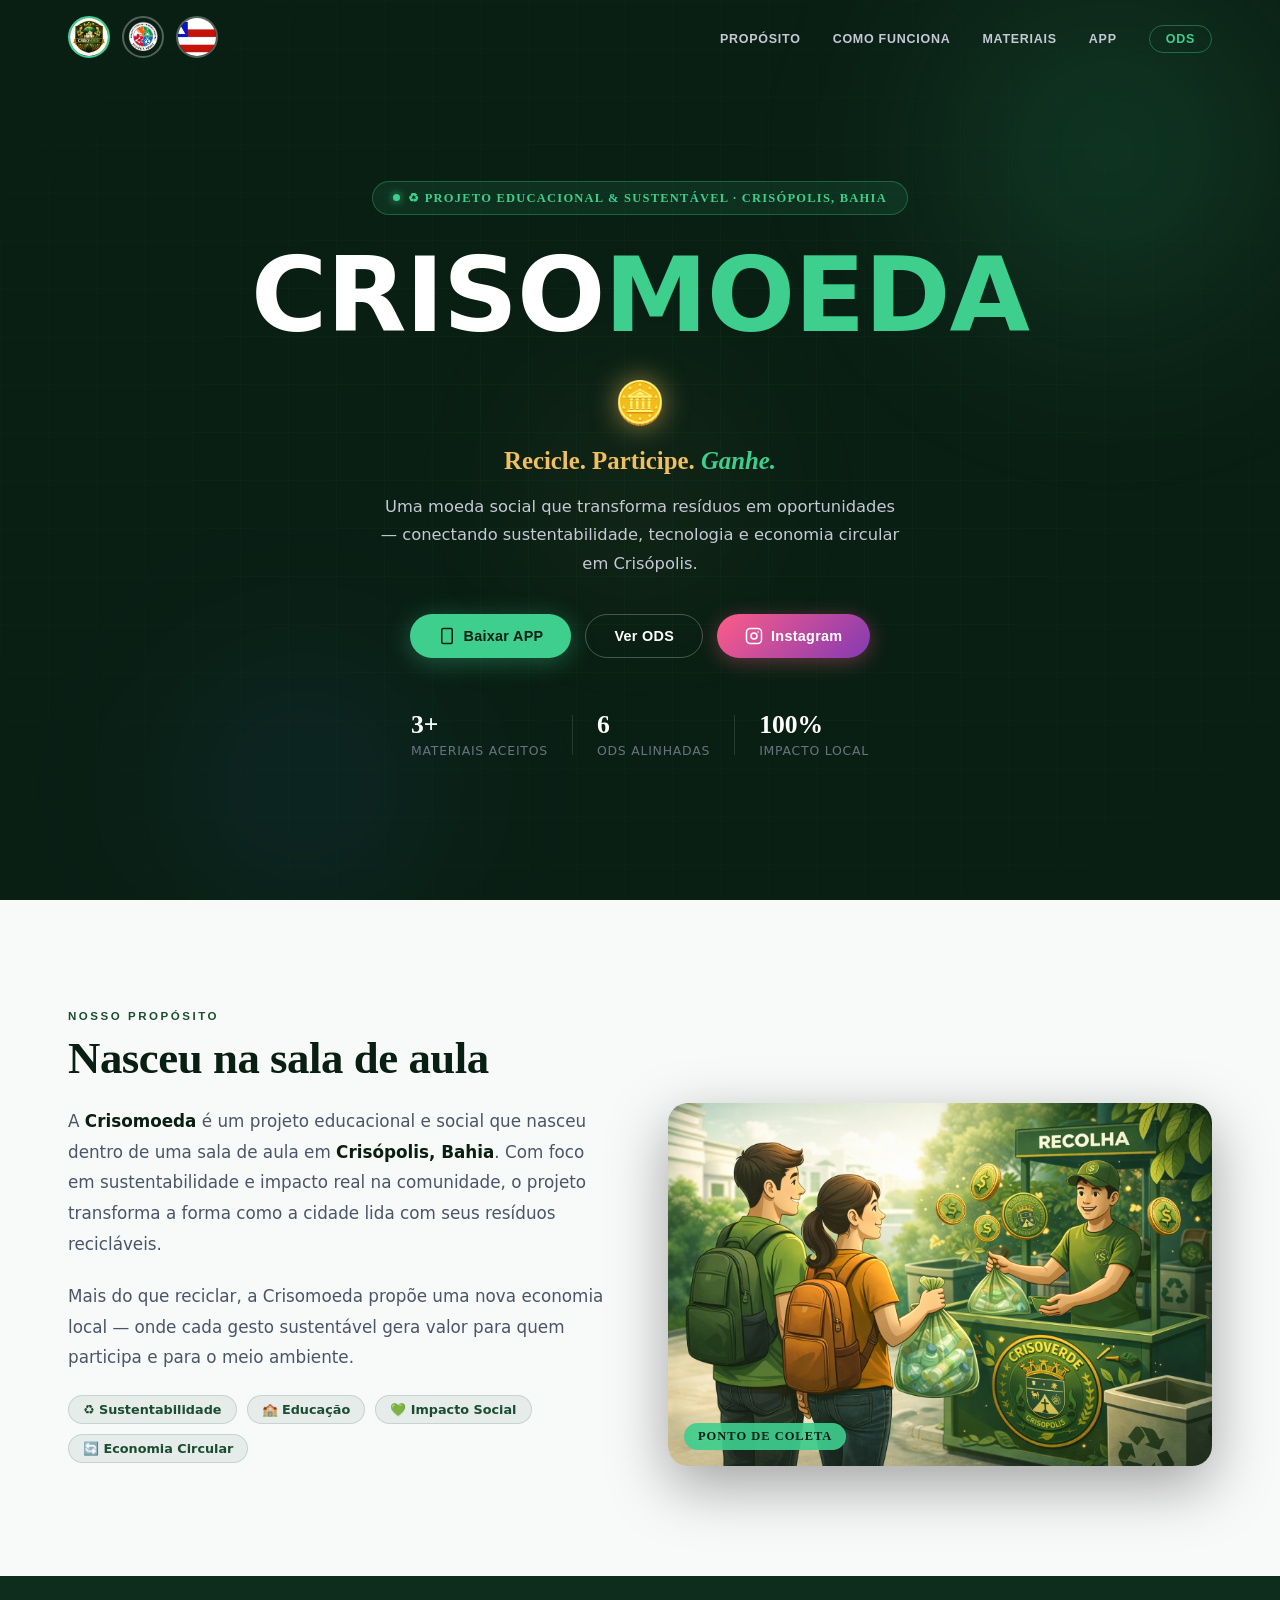
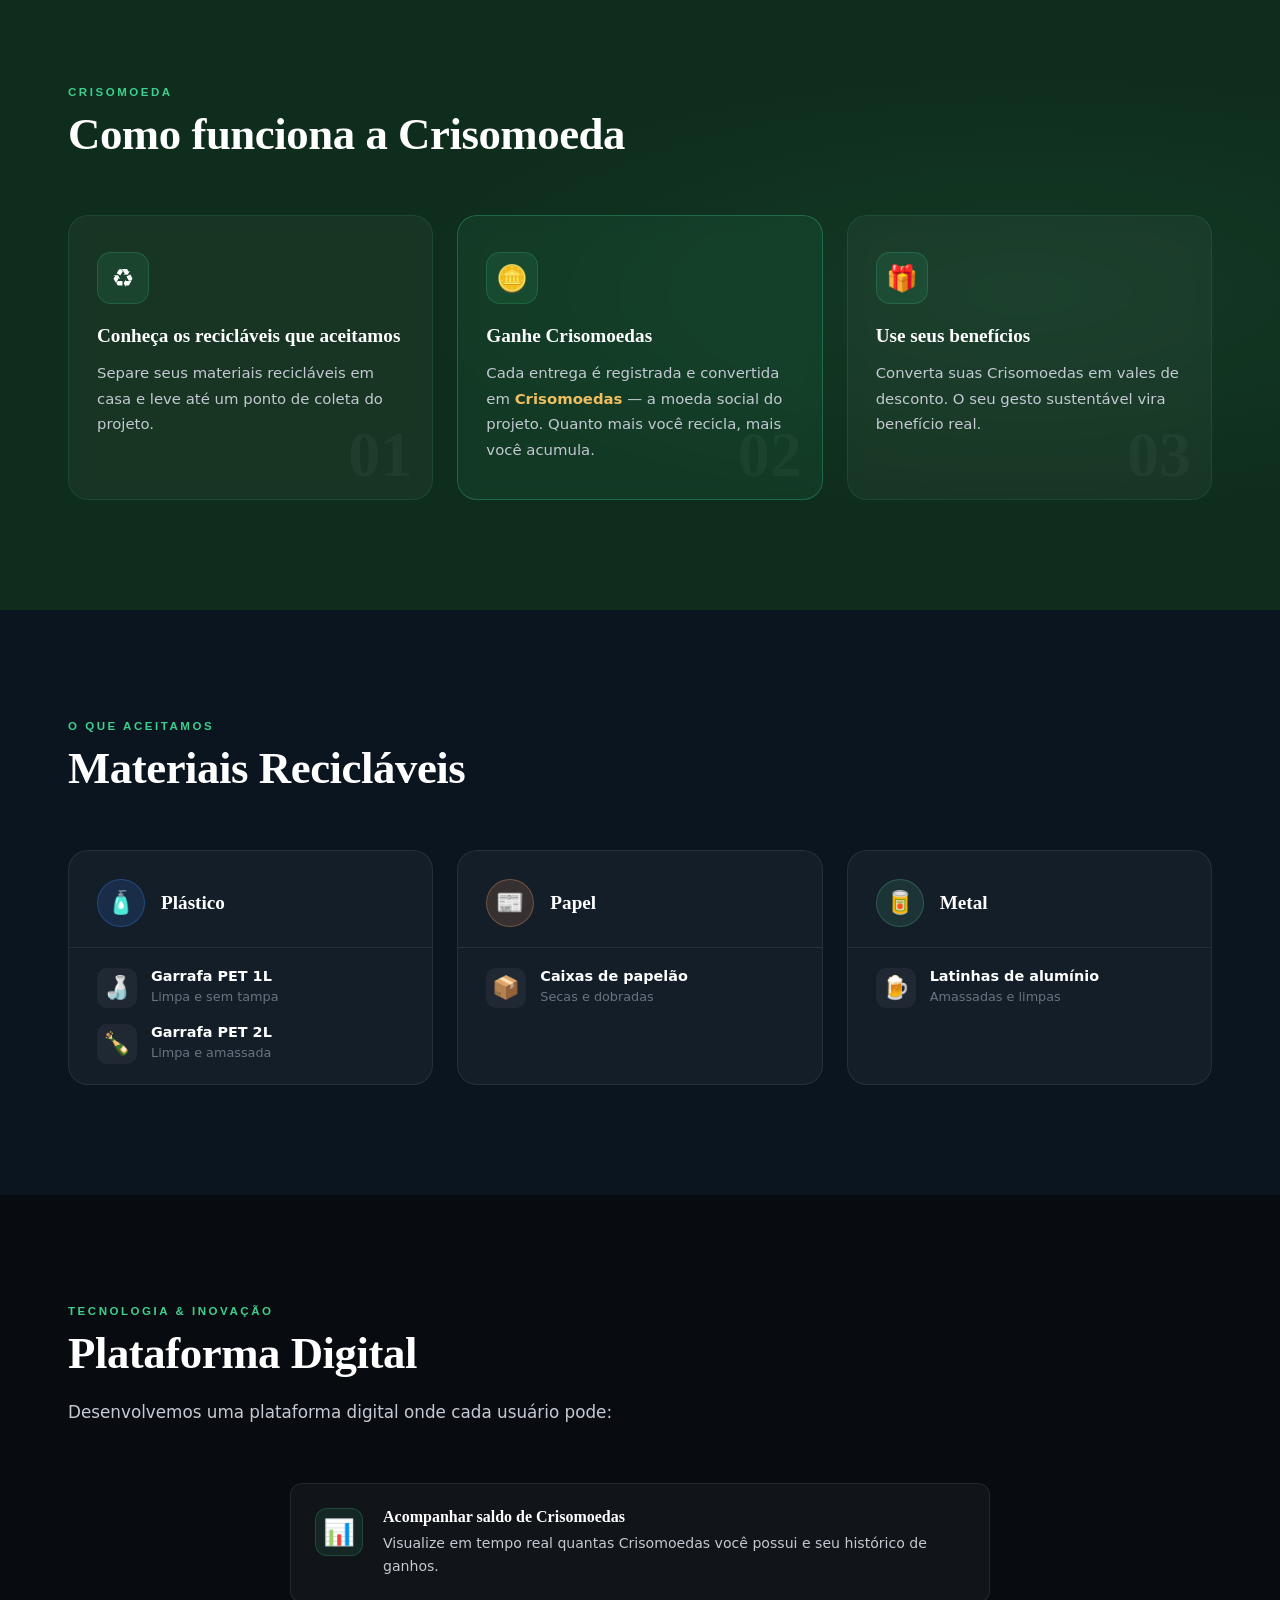
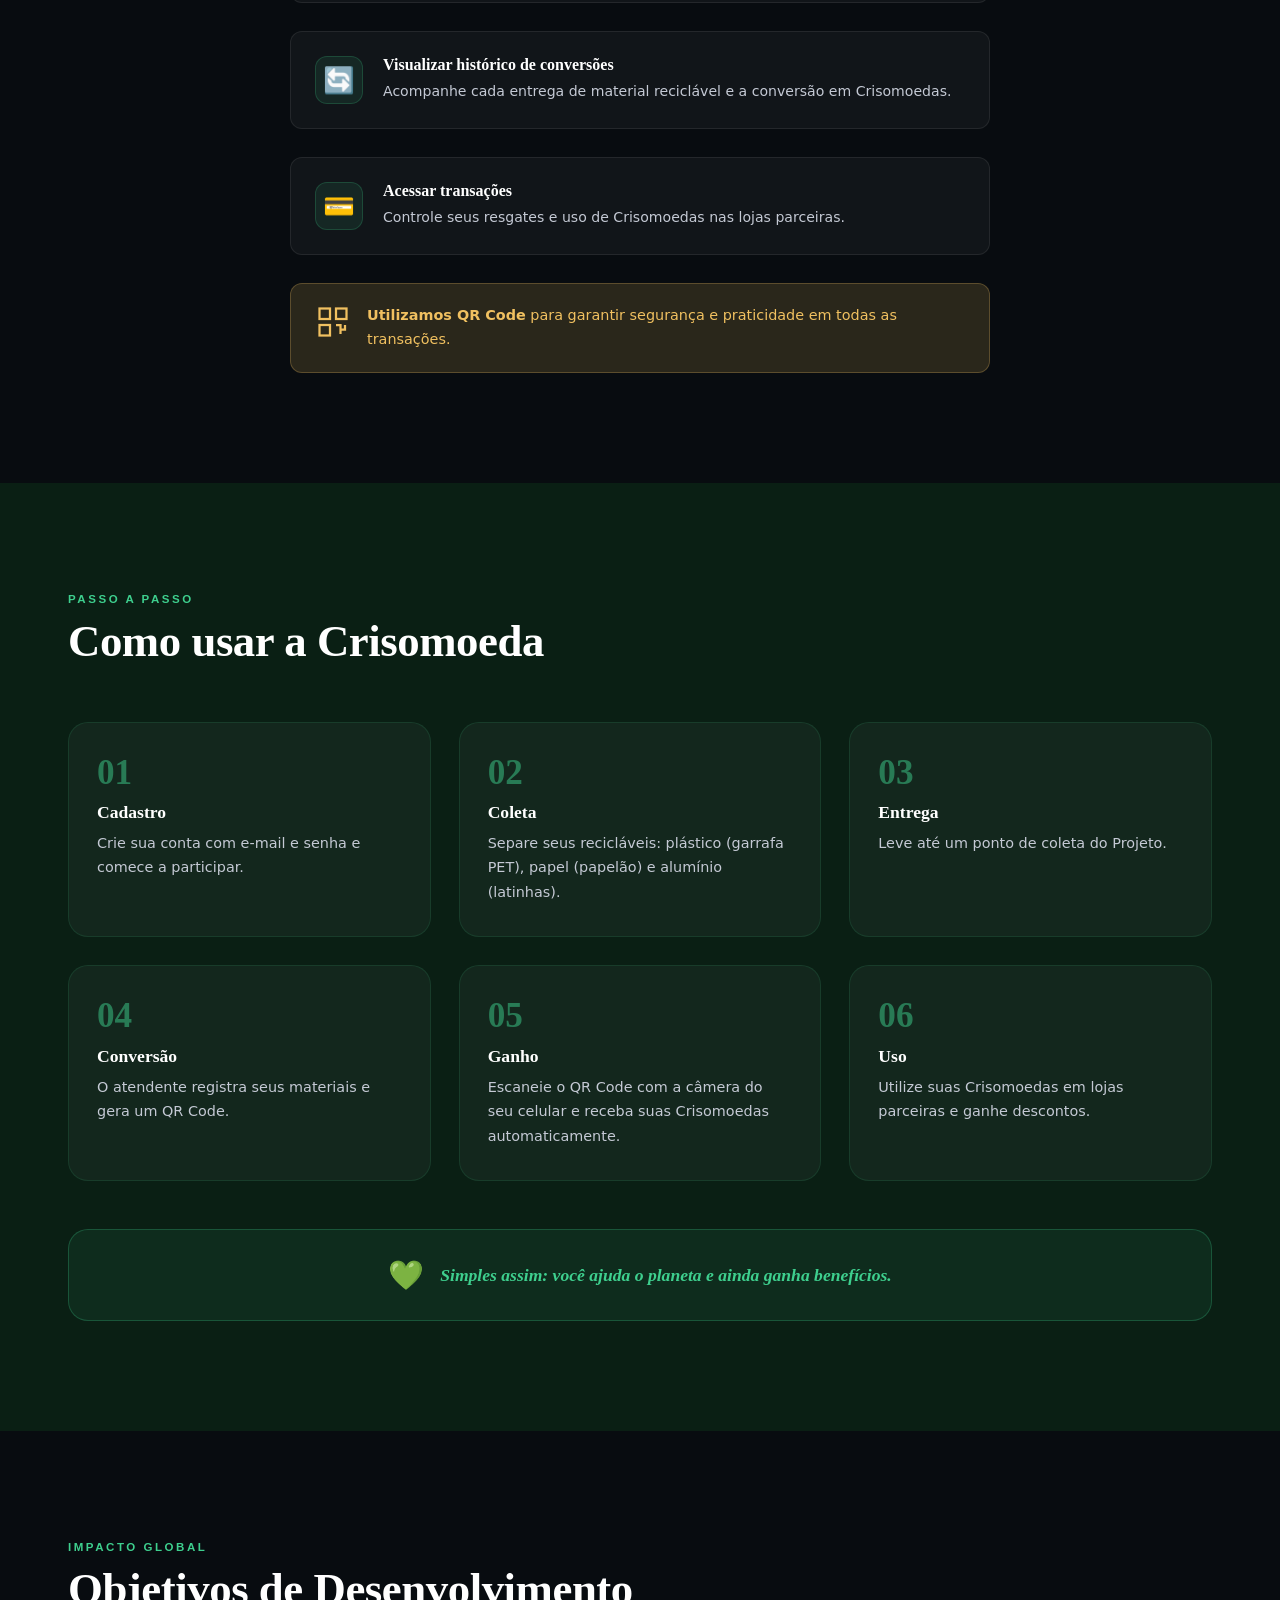
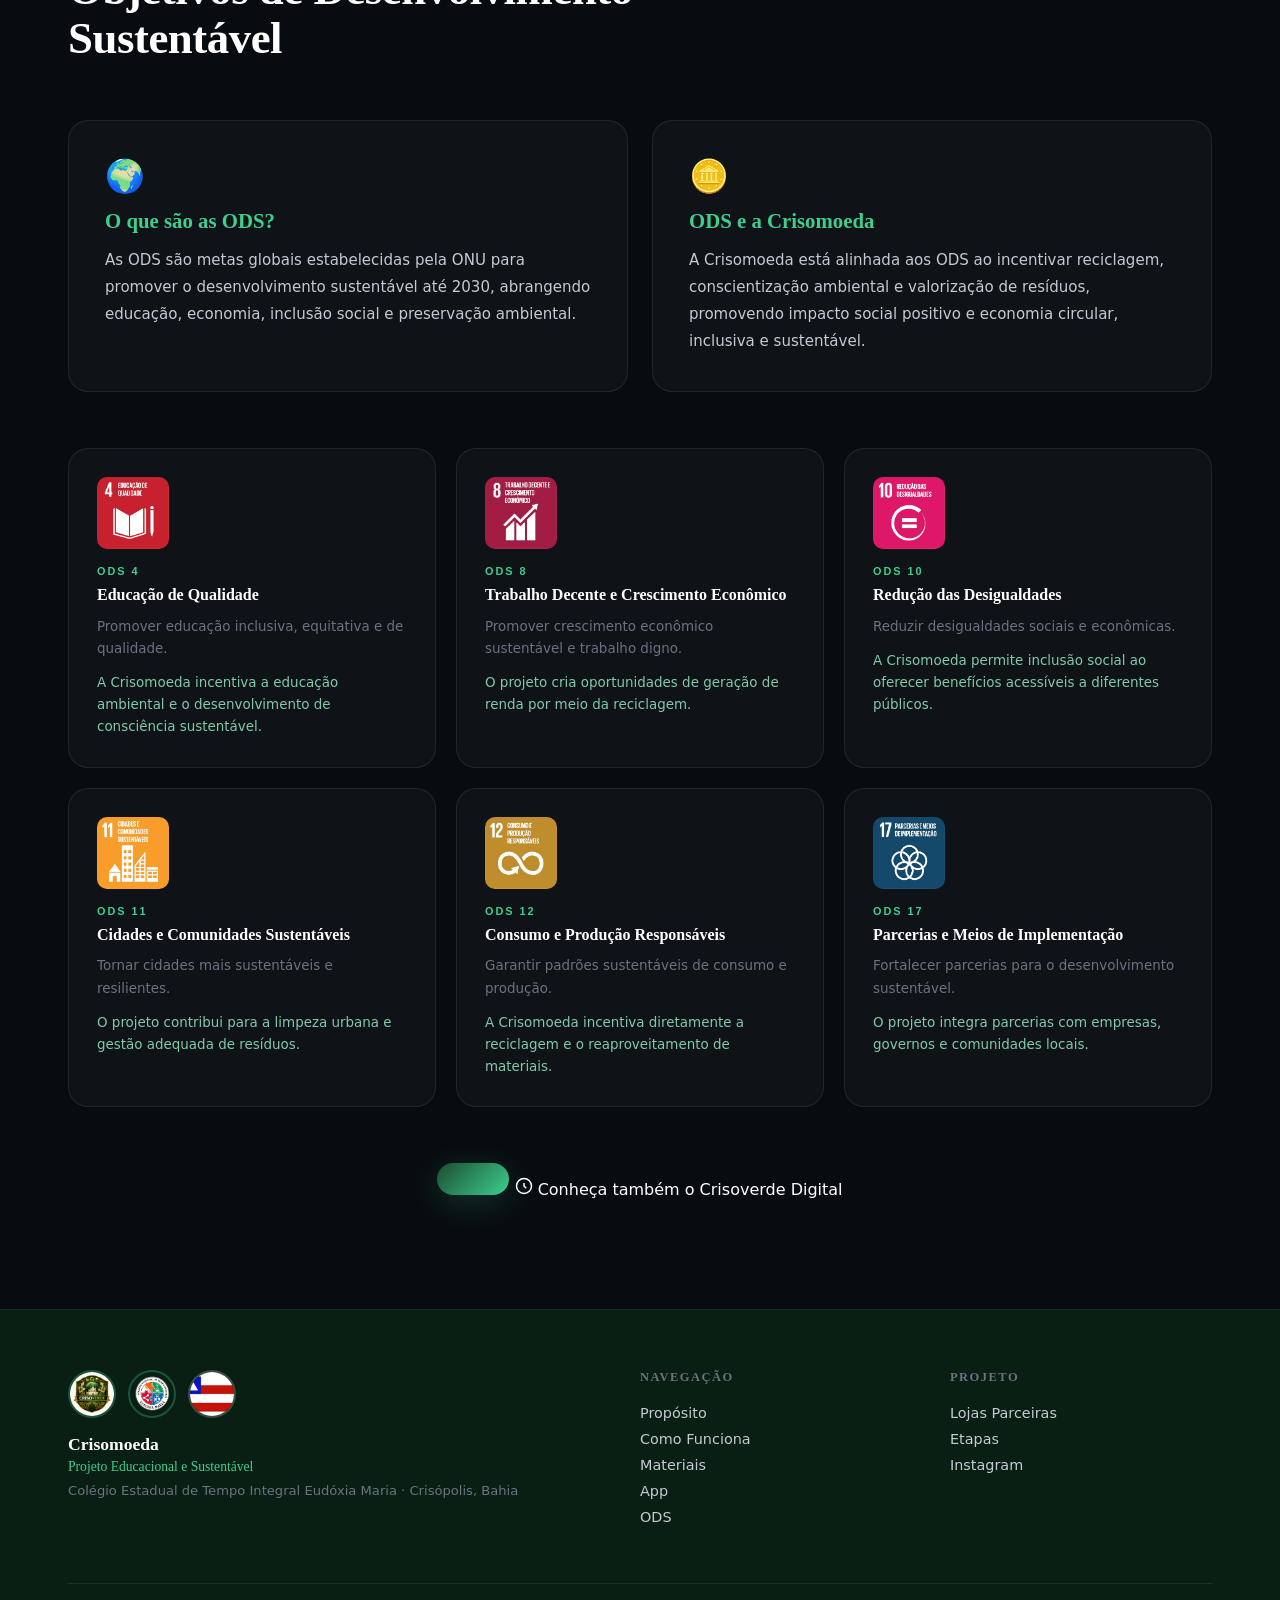
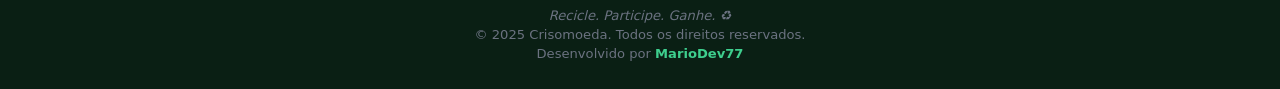
==== commit 247674c0: "feat: adiciona link do Crisoverde Digital no botão ODS" ====
--- a/index (1).html
+++ b/index (1).html
@@ -484,7 +484,11 @@
       </div>
 
       <div class="ods-cta reveal">
-        <a href="#" class="btn btn-crisodigital">
+        
+<a href="https://crisoverdedigital.netlify.app/" target="_blank" rel="noopener" class="btn btn-crisodigital"></a>
+
+
+
           <svg width="18" height="18" viewBox="0 0 24 24" fill="none" stroke="currentColor" stroke-width="2"><circle cx="12" cy="12" r="10"/><path d="M12 8v4l3 3"/></svg>
           Conheça também o Crisoverde Digital
         </a>
